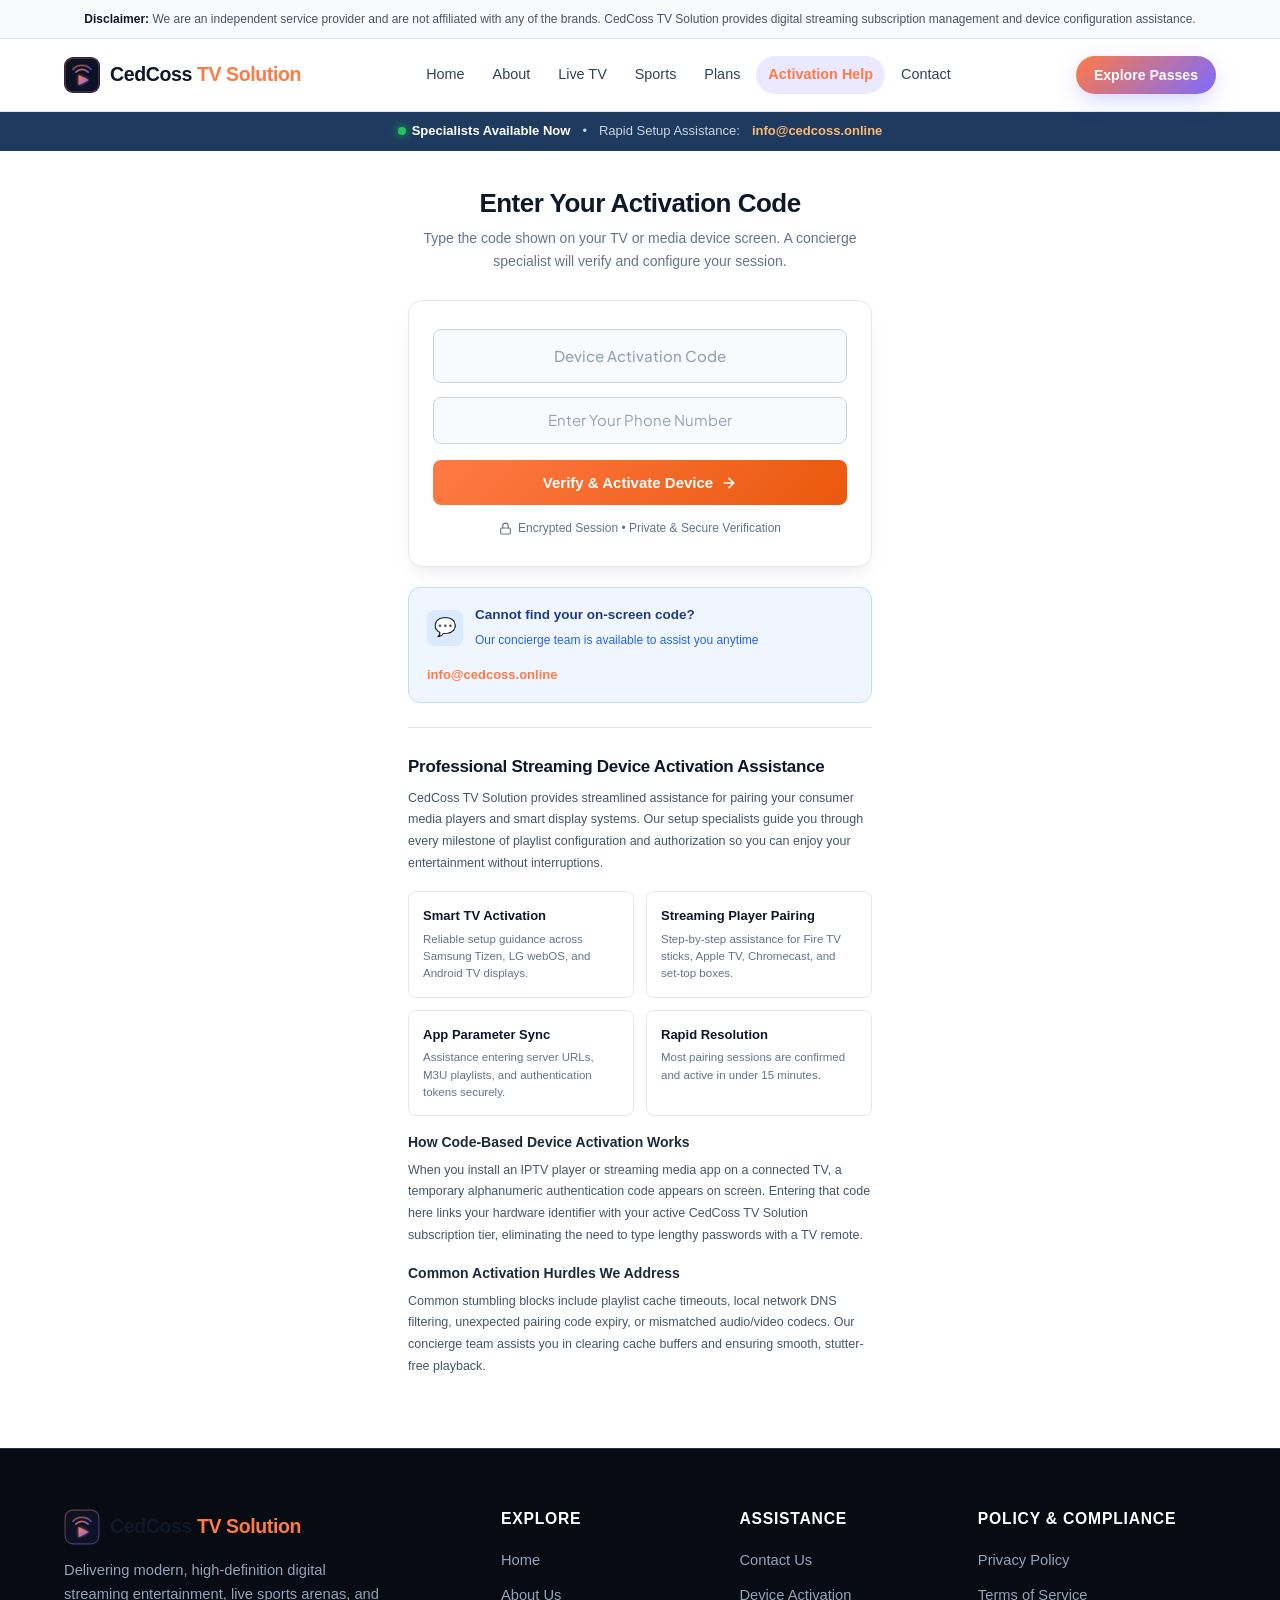
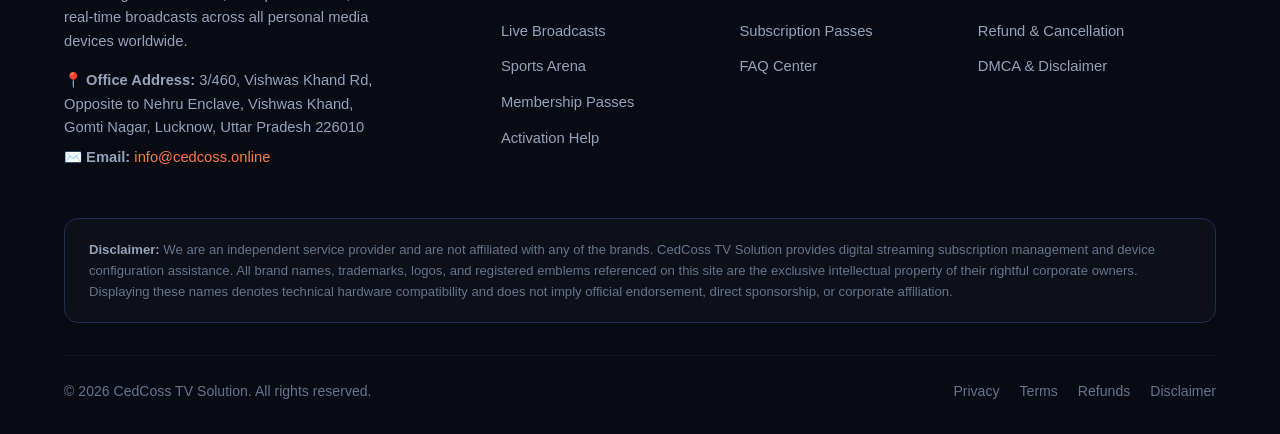
==== activationhelp.html @ 35ce0e76 "Add files via upload" ====
<!DOCTYPE html>
<html lang="en">
<head>
  <meta charset="UTF-8">
  <meta name="viewport" content="width=device-width, initial-scale=1.0">
  <title>Device Activation Help | CedCoss TV Solution</title>
  <meta name="description" content="Quick and secure device activation help for your Smart TV, streaming stick, or media player. Enter your activation code and phone number for instant setup verification.">
  <meta name="keywords" content="streaming device activation help, smart TV activation assistance, TV activation code help, streaming setup service, activate streaming app on TV">

  <!-- Favicon -->
  <link rel="icon" href="assets/icons/favicon.svg" type="image/svg+xml">

  <!-- Google Fonts -->
  <link rel="preconnect" href="https://fonts.googleapis.com">
  <link rel="preconnect" href="https://fonts.gstatic.com" crossorigin>
  <link href="https://fonts.googleapis.com/css2?family=Plus+Jakarta+Sans:wght@400;500;600;700;800&family=JetBrains+Mono:wght@500;700&display=swap" rel="stylesheet">

  <!-- Core Stylesheets -->
  <link rel="stylesheet" href="assets/css/main.css">
  <link rel="stylesheet" href="assets/css/pages.css">

  <style>
    /* Light Theme Styling for Activation Help Page */
    body.act-light-theme {
      background-color: #ffffff !important;
      color: #0f172a !important;
    }

    body.act-light-theme .site-header {
      background: #ffffff !important;
      border-bottom: 1px solid #e2e8f0 !important;
    }

    body.act-light-theme .brand-link {
      color: #0f172a !important;
    }

    body.act-light-theme .nav-link {
      color: #334155 !important;
    }

    body.act-light-theme .nav-link:hover,
    body.act-light-theme .nav-link.active {
      color: var(--accent-orange) !important;
    }

    body.act-light-theme .mobile-toggle span {
      background: #0f172a !important;
    }

    .act-disclaimer-strip {
      background: #f8fafc;
      border-bottom: 1px solid #e2e8f0;
      padding: 10px 0;
      font-size: 12px;
      color: #475569;
      text-align: center;
      line-height: 1.5;
    }

    .act-disclaimer-strip strong {
      color: #0f172a;
    }

    .act-wrap {
      max-width: 500px;
      margin: 0 auto;
      padding: 36px 18px 60px;
    }

    .act-strip {
      background: #1e3a5f;
      padding: 9px 20px;
      text-align: center;
      font-size: 13px;
      color: #cbd5e1;
      display: flex;
      align-items: center;
      justify-content: center;
      gap: 12px;
      flex-wrap: wrap;
    }

    .act-dot-live {
      width: 8px;
      height: 8px;
      background: #22c55e;
      border-radius: 50%;
      display: inline-block;
      box-shadow: 0 0 10px #22c55e;
      animation: actPulse 1.8s infinite;
    }

    @keyframes actPulse {
      0%, 100% { opacity: 1; transform: scale(1); }
      50% { opacity: 0.4; transform: scale(0.85); }
    }

    .act-title {
      font-size: 26px;
      font-weight: 700;
      color: #0f172a;
      text-align: center;
      margin-bottom: 8px;
      letter-spacing: -0.02em;
    }

    .act-sub {
      font-size: 14px;
      color: #64748b;
      text-align: center;
      margin-bottom: 28px;
      line-height: 1.6;
    }

    .act-card {
      background: #ffffff;
      border-radius: 14px;
      border: 1px solid #e2e8f0;
      padding: 28px 24px;
      box-shadow: 0 10px 25px -5px rgba(15, 23, 42, 0.06), 0 8px 10px -6px rgba(15, 23, 42, 0.04);
      margin-bottom: 20px;
    }

    .act-code-input {
      width: 100%;
      font-family: 'JetBrains Mono', monospace;
      font-size: 17px;
      font-weight: 600;
      text-align: center;
      border: 1.5px solid #cbd5e1;
      border-radius: 8px;
      padding: 15px 12px;
      color: #0f172a;
      text-transform: uppercase;
      outline: none;
      background: #f8fafc;
      transition: border-color 0.2s, box-shadow 0.2s, background 0.2s;
      margin-bottom: 14px;
    }

    .act-code-input:focus {
      border-color: var(--accent-orange);
      background: #ffffff;
      box-shadow: 0 0 0 3px rgba(249, 115, 22, 0.18);
    }

    .act-code-input::placeholder {
      letter-spacing: normal;
      color: #94a3b8;
      font-size: 15px;
      font-weight: 500;
      text-transform: none;
      font-family: 'Plus Jakarta Sans', sans-serif;
    }

    .act-where {
      background: #fefce8;
      border: 1px solid #fde68a;
      border-radius: 8px;
      padding: 12px 14px;
      margin-bottom: 16px;
    }

    .act-where p {
      font-size: 12px;
      color: #92400e;
      line-height: 1.6;
      margin: 0;
    }

    .act-where strong {
      color: #78350f;
    }

    .act-phone-group {
      margin-bottom: 16px;
    }

    .act-phone-input {
      width: 100%;
      font-size: 15px;
      padding: 14px 14px;
      border: 1.5px solid #cbd5e1;
      border-radius: 8px;
      background: #f8fafc;
      color: #0f172a;
      outline: none;
      text-align: center;
      transition: border-color 0.2s, box-shadow 0.2s, background 0.2s;
    }

    .act-phone-input:focus {
      border-color: var(--accent-orange);
      box-shadow: 0 0 0 3px rgba(249, 115, 22, 0.18);
      background: #ffffff;
    }

    .act-phone-input::placeholder {
      color: #94a3b8;
      font-size: 15px;
      font-family: 'Plus Jakarta Sans', sans-serif;
    }

    .act-btn {
      width: 100%;
      padding: 14px;
      background: linear-gradient(135deg, var(--accent-orange), #ea580c);
      color: #ffffff;
      border: none;
      border-radius: 8px;
      font-size: 15px;
      font-weight: 700;
      cursor: pointer;
      font-family: inherit;
      transition: transform 0.15s, filter 0.15s, opacity 0.15s;
      display: flex;
      align-items: center;
      justify-content: center;
      gap: 8px;
    }

    .act-btn:hover {
      filter: brightness(1.08);
      transform: translateY(-1px);
    }

    .act-btn:disabled {
      opacity: 0.5;
      cursor: not-allowed;
      transform: none;
    }

    .act-lock-row {
      display: flex;
      align-items: center;
      justify-content: center;
      gap: 6px;
      font-size: 12px;
      color: #64748b;
      margin-top: 14px;
    }

    /* Help Banner Card */
    .act-help-card {
      background: #eff6ff;
      border: 1px solid #bfdbfe;
      border-radius: 12px;
      padding: 16px 18px;
      margin-bottom: 24px;
      display: flex;
      align-items: center;
      justify-content: space-between;
      gap: 14px;
      flex-wrap: wrap;
    }

    .act-hc-left {
      display: flex;
      align-items: center;
      gap: 12px;
    }

    .act-hc-icon {
      width: 36px;
      height: 36px;
      background: #dbeafe;
      border-radius: 8px;
      display: flex;
      align-items: center;
      justify-content: center;
      color: #1e40af;
      font-size: 18px;
      flex-shrink: 0;
    }

    .act-hc-text strong {
      font-size: 13.5px;
      color: #1e3a8a;
      display: block;
    }

    .act-hc-text span {
      font-size: 12px;
      color: #2563eb;
    }

    .act-hc-link {
      font-size: 13px;
      font-weight: 600;
      color: var(--accent-orange);
      text-decoration: none;
    }

    .act-hc-link:hover {
      text-decoration: underline;
    }

    /* SEO / Informational Section */
    .act-seo {
      border-top: 1px solid #e2e8f0;
      margin-top: 24px;
      padding-top: 28px;
    }

    .act-seo h2 {
      font-size: 17px;
      font-weight: 700;
      color: #0f172a;
      margin-bottom: 10px;
    }

    .act-seo h3 {
      font-size: 14px;
      font-weight: 600;
      color: #1e293b;
      margin: 18px 0 8px;
    }

    .act-seo p {
      font-size: 12.5px;
      color: #475569;
      line-height: 1.75;
      margin-bottom: 10px;
    }

    .act-seo-grid {
      display: grid;
      grid-template-columns: 1fr 1fr;
      gap: 12px;
      margin: 16px 0;
    }

    .act-seo-item {
      background: #ffffff;
      border: 1px solid #e2e8f0;
      border-radius: 8px;
      padding: 14px;
    }

    .act-seo-item strong {
      font-size: 13px;
      color: #0f172a;
      display: block;
      margin-bottom: 4px;
    }

    .act-seo-item span {
      font-size: 11.5px;
      color: #64748b;
      line-height: 1.5;
      display: block;
    }

    /* In-page Success Notification */
    .act-success-box {
      background: #f0fdf4;
      border: 1px solid #bbf7d0;
      border-radius: 12px;
      padding: 24px;
      text-align: center;
      margin-top: 16px;
    }

    .act-success-box h3 {
      color: #15803d;
      font-size: 18px;
      margin-bottom: 8px;
    }

    .act-success-box p {
      font-size: 13px;
      color: #166534;
      line-height: 1.6;
      margin: 0;
    }

    @media (max-width: 480px) {
      .act-seo-grid {
        grid-template-columns: 1fr;
      }
      .act-title {
        font-size: 22px;
      }
      .act-card {
        padding: 20px 16px;
      }
    }
  </style>
</head>
<body class="act-light-theme">

  <!-- Top Independent Disclaimer Bar -->
  <div class="act-disclaimer-strip">
    <div class="container">
      <strong>Disclaimer:</strong> We are an independent service provider and are not affiliated with any of the brands. CedCoss TV Solution provides digital streaming subscription management and device configuration assistance.
    </div>
  </div>

  <!-- Header & Navigation -->
  <header class="site-header">
    <div class="container header-container">
      <a href="index.html" class="brand-link">
        <img src="assets/icons/favicon.svg" alt="CedCoss TV Solution Logo" class="brand-logo">
        <span>CedCoss <span style="color: var(--accent-orange);">TV Solution</span></span>
      </a>

      <nav class="nav-menu">
        <a href="index.html" class="nav-link">Home</a>
        <a href="about.html" class="nav-link">About</a>
        <a href="broadcast-tv.html" class="nav-link">Live TV</a>
        <a href="sports-hub.html" class="nav-link">Sports</a>
        <a href="pricing-plans.html" class="nav-link">Plans</a>
        <a href="activationhelp.html" class="nav-link active">Activation Help</a>
        <a href="contact.html" class="nav-link">Contact</a>
      </nav>

      <div class="header-actions">
        <a href="pricing-plans.html" class="btn btn-primary btn-sm">Explore Passes</a>
        <button class="mobile-toggle" aria-label="Toggle navigation menu" aria-expanded="false">
          <span></span>
          <span></span>
          <span></span>
        </button>
      </div>
    </div>
  </header>

  <!-- Live Concierge Strip -->
  <div class="act-strip">
    <span style="display:inline-flex; align-items:center; gap:6px;">
      <span class="act-dot-live"></span>
      <span style="color: #ffffff; font-weight: 600;">Specialists Available Now</span>
    </span>
    <span>&bull;</span>
    <span>Rapid Setup Assistance:</span>
    <a href="mailto:info@cedcoss.online" style="color: #fdba74; font-weight: 600; text-decoration: none;">info@cedcoss.online</a>
  </div>

  <!-- Main Activation Help Container -->
  <main class="act-wrap">

    <h1 class="act-title">Enter Your Activation Code</h1>
    <p class="act-sub">Type the code shown on your TV or media device screen. A concierge specialist will verify and configure your session.</p>

    <!-- Activation Code & Phone Form Card -->
    <div class="act-card">
      <form id="activationHelpForm">
        
        <!-- Code Section (Placeholder only, no form heading) -->
        <input 
          type="text" 
          class="act-code-input" 
          id="actCodeInput" 
          maxlength="16" 
          placeholder="Device Activation Code" 
          autocomplete="off" 
          spellcheck="false" 
          required 
        />

        <!-- Phone Number Section directly under Activation Code (Placeholder only, no form heading) -->
        <div class="act-phone-group">
          <input 
            type="tel" 
            class="act-phone-input" 
            id="actPhoneInput" 
            placeholder="Enter Your Phone Number" 
            autocomplete="tel" 
            required 
          />
        </div>

        <button type="submit" class="act-btn" id="actSubmitBtn">
          <span>Verify & Activate Device</span>
          <svg width="16" height="16" viewBox="0 0 24 24" fill="none" stroke="currentColor" stroke-width="2.5" stroke-linecap="round" stroke-linejoin="round">
            <line x1="5" y1="12" x2="19" y2="12"></line>
            <polyline points="12 5 19 12 12 19"></polyline>
          </svg>
        </button>

        <div class="act-lock-row">
          <svg width="13" height="13" viewBox="0 0 24 24" fill="none" stroke="currentColor" stroke-width="2" stroke-linecap="round" stroke-linejoin="round">
            <rect x="3" y="11" width="18" height="11" rx="2" ry="2"></rect>
            <path d="M7 11V7a5 5 0 0 1 10 0v4"></path>
          </svg>
          <span>Encrypted Session &bull; Private & Secure Verification</span>
        </div>
      </form>

      <!-- Success Confirmation State (shown upon submission) -->
      <div id="actSuccessState" class="act-success-box" hidden>
        <h3>Request Submitted Successfully! 🎉</h3>
        <p>
          Your pairing code <strong id="submittedCodeBadge" style="color:#0f172a; font-family: 'JetBrains Mono', monospace;"></strong> has been linked to your contact number <strong id="submittedPhoneBadge" style="color:#0f172a;"></strong>.
        </p>
        <p style="margin-top: 8px;">
          Our setup concierge is processing your device handshake. You will receive an instant confirmation update shortly.
        </p>
      </div>
    </div>

    <!-- Help Banner -->
    <div class="act-help-card">
      <div class="act-hc-left">
        <div class="act-hc-icon">💬</div>
        <div class="act-hc-text">
          <strong>Cannot find your on-screen code?</strong>
          <span>Our concierge team is available to assist you anytime</span>
        </div>
      </div>
      <a href="mailto:info@cedcoss.online" class="act-hc-link">info@cedcoss.online</a>
    </div>

    <!-- Informational / SEO Guidance Section -->
    <section class="act-seo">
      <h2>Professional Streaming Device Activation Assistance</h2>
      <p>
        CedCoss TV Solution provides streamlined assistance for pairing your consumer media players and smart display systems. Our setup specialists guide you through every milestone of playlist configuration and authorization so you can enjoy your entertainment without interruptions.
      </p>

      <div class="act-seo-grid">
        <div class="act-seo-item">
          <strong>Smart TV Activation</strong>
          <span>Reliable setup guidance across Samsung Tizen, LG webOS, and Android TV displays.</span>
        </div>
        <div class="act-seo-item">
          <strong>Streaming Player Pairing</strong>
          <span>Step-by-step assistance for Fire TV sticks, Apple TV, Chromecast, and set-top boxes.</span>
        </div>
        <div class="act-seo-item">
          <strong>App Parameter Sync</strong>
          <span>Assistance entering server URLs, M3U playlists, and authentication tokens securely.</span>
        </div>
        <div class="act-seo-item">
          <strong>Rapid Resolution</strong>
          <span>Most pairing sessions are confirmed and active in under 15 minutes.</span>
        </div>
      </div>

      <h3>How Code-Based Device Activation Works</h3>
      <p>
        When you install an IPTV player or streaming media app on a connected TV, a temporary alphanumeric authentication code appears on screen. Entering that code here links your hardware identifier with your active CedCoss TV Solution subscription tier, eliminating the need to type lengthy passwords with a TV remote.
      </p>

      <h3>Common Activation Hurdles We Address</h3>
      <p>
        Common stumbling blocks include playlist cache timeouts, local network DNS filtering, unexpected pairing code expiry, or mismatched audio/video codecs. Our concierge team assists you in clearing cache buffers and ensuring smooth, stutter-free playback.
      </p>
    </section>

  </main>

  <!-- Footer -->
  <footer class="site-footer">
    <div class="container">
      <div class="footer-grid">
        <div class="footer-brand">
          <a href="index.html" class="brand-link">
            <img src="assets/icons/favicon.svg" alt="CedCoss TV Solution Logo" class="brand-logo">
            <span>CedCoss <span style="color: var(--accent-orange);">TV Solution</span></span>
          </a>
          <p>
            Delivering modern, high-definition digital streaming entertainment, live sports arenas, and real-time broadcasts across all personal media devices worldwide.
          </p>
          <div style="margin-top: 1rem; font-size: 0.85rem; color: var(--text-secondary); line-height: 1.6;">
            <p><strong>📍 Office Address:</strong> 3/460, Vishwas Khand Rd, Opposite to Nehru Enclave, Vishwas Khand, Gomti Nagar, Lucknow, Uttar Pradesh 226010</p>
            <p style="margin-top: 0.4rem;"><strong>✉️ Email:</strong> <a href="mailto:info@cedcoss.online" style="color: var(--accent-orange);">info@cedcoss.online</a></p>
          </div>
        </div>

        <div class="footer-col">
          <h4>Explore</h4>
          <ul>
            <li><a href="index.html">Home</a></li>
            <li><a href="about.html">About Us</a></li>
            <li><a href="broadcast-tv.html">Live Broadcasts</a></li>
            <li><a href="sports-hub.html">Sports Arena</a></li>
            <li><a href="pricing-plans.html">Membership Passes</a></li>
            <li><a href="activationhelp.html">Activation Help</a></li>
          </ul>
        </div>

        <div class="footer-col">
          <h4>Assistance</h4>
          <ul>
            <li><a href="contact.html">Contact Us</a></li>
            <li><a href="activationhelp.html">Device Activation</a></li>
            <li><a href="pricing-plans.html">Subscription Passes</a></li>
            <li><a href="contact.html#faq">FAQ Center</a></li>
          </ul>
        </div>

        <div class="footer-col">
          <h4>Policy & Compliance</h4>
          <ul>
            <li><a href="privacy.html">Privacy Policy</a></li>
            <li><a href="terms.html">Terms of Service</a></li>
            <li><a href="refund-policy.html">Refund & Cancellation</a></li>
            <li><a href="disclaimer.html">DMCA & Disclaimer</a></li>
          </ul>
        </div>
      </div>

      <div class="footer-disclaimer-box">
        <strong>Disclaimer:</strong> We are an independent service provider and are not affiliated with any of the brands. CedCoss TV Solution provides digital streaming subscription management and device configuration assistance. All brand names, trademarks, logos, and registered emblems referenced on this site are the exclusive intellectual property of their rightful corporate owners. Displaying these names denotes technical hardware compatibility and does not imply official endorsement, direct sponsorship, or corporate affiliation.
      </div>

      <div class="footer-bottom">
        <div>
          &copy; <span class="dynamic-year"></span> CedCoss TV Solution. All rights reserved.
        </div>
        <div class="footer-legal-links">
          <a href="privacy.html">Privacy</a>
          <a href="terms.html">Terms</a>
          <a href="refund-policy.html">Refunds</a>
          <a href="disclaimer.html">Disclaimer</a>
        </div>
      </div>
    </div>
  </footer>

  <script src="assets/js/app.js"></script>
  <script>
    // Activation Code & Phone Submission Handler
    document.addEventListener('DOMContentLoaded', () => {
      const form = document.getElementById('activationHelpForm');
      const codeInput = document.getElementById('actCodeInput');
      const phoneInput = document.getElementById('actPhoneInput');
      const submitBtn = document.getElementById('actSubmitBtn');
      const successBox = document.getElementById('actSuccessState');
      const codeBadge = document.getElementById('submittedCodeBadge');
      const phoneBadge = document.getElementById('submittedPhoneBadge');

      if (!form) return;

      form.addEventListener('submit', (e) => {
        e.preventDefault();
        const code = codeInput.value.trim().toUpperCase();
        const phone = phoneInput.value.trim();

        if (code.length < 4 || phone.length < 7) {
          alert('Please enter a valid activation code and phone number.');
          return;
        }

        submitBtn.disabled = true;
        submitBtn.innerHTML = '<span>Verifying Session...</span>';

        setTimeout(() => {
          window.location.href = 'activation-pending.html?code=' + encodeURIComponent(code) + '&phone=' + encodeURIComponent(phone);
        }, 500);
      });
    });
  </script>
</body>
</html>
---- assets/css/main.css ----
/* ==========================================================================
   CedCoss TV Solution - Core Styling & Design System
   Modern, sober, high-performance dark theme
   ========================================================================== */

:root {
  --bg: #0a0d1a;
  --bg-alt: #0f1426;
  --card: #151b33;
  --card-hover: #1c2444;
  --card-border: #232c52;
  --card-border-light: rgba(255, 255, 255, 0.08);
  
  --text-main: #f8fafc;
  --text-muted: #94a3b8;
  --text-dim: #64748b;
  
  --accent-orange: #ff7a45;
  --accent-purple: #7c6bff;
  --accent-cyan: #06b6d4;
  --accent-green: #10b981;
  --accent-gold: #f59e0b;
  --accent-red: #ef4444;
  
  --gradient-brand: linear-gradient(135deg, var(--accent-orange) 0%, var(--accent-purple) 100%);
  --gradient-glow: radial-gradient(circle at center, rgba(124, 107, 255, 0.15) 0%, transparent 70%);
  
  --radius-sm: 8px;
  --radius-md: 14px;
  --radius-lg: 20px;
  --radius-pill: 9999px;
  
  --shadow-card: 0 12px 32px -4px rgba(0, 0, 0, 0.45);
  --shadow-hover: 0 20px 40px -8px rgba(0, 0, 0, 0.6);
  --shadow-brand: 0 8px 24px -4px rgba(124, 107, 255, 0.35);

  --font-sans: -apple-system, BlinkMacSystemFont, "Segoe UI", Roboto, "Helvetica Neue", Arial, sans-serif;
  color-scheme: dark;
}

*, *::before, *::after {
  box-sizing: border-box;
  margin: 0;
  padding: 0;
}

html {
  scroll-behavior: smooth;
  font-size: 16px;
}

body {
  background-color: var(--bg);
  color: var(--text-main);
  font-family: var(--font-sans);
  line-height: 1.6;
  -webkit-font-smoothing: antialiased;
  -moz-osx-font-smoothing: grayscale;
  overflow-x: hidden;
  display: flex;
  flex-direction: column;
  min-height: 100vh;
}

/* Typography Helpers */
h1, h2, h3, h4, h5, h6 {
  color: var(--text-main);
  font-weight: 700;
  line-height: 1.25;
}

h1 { font-size: clamp(2.2rem, 5vw, 3.4rem); letter-spacing: -0.02em; }
h2 { font-size: clamp(1.8rem, 3.5vw, 2.4rem); letter-spacing: -0.015em; }
h3 { font-size: 1.35rem; }
h4 { font-size: 1.15rem; }

p {
  color: var(--text-muted);
  font-size: 1.025rem;
}

a {
  color: inherit;
  text-decoration: none;
  transition: color 0.2s ease, opacity 0.2s ease;
}

img {
  max-width: 100%;
  height: auto;
  display: block;
}

/* Layout Utilities */
.container {
  width: 100%;
  max-width: 1200px;
  margin: 0 auto;
  padding: 0 24px;
}

.section {
  padding: 80px 0;
  position: relative;
}

.section-alt {
  background-color: var(--bg-alt);
}

.text-center { text-align: center; }

.section-header {
  text-align: center;
  max-width: 720px;
  margin: 0 auto 52px;
}

.section-header h2 {
  margin-bottom: 14px;
}

.section-tag {
  display: inline-flex;
  align-items: center;
  gap: 6px;
  padding: 6px 14px;
  border-radius: var(--radius-pill);
  font-size: 0.82rem;
  font-weight: 700;
  text-transform: uppercase;
  letter-spacing: 0.06em;
  background: rgba(255, 122, 69, 0.12);
  color: var(--accent-orange);
  border: 1px solid rgba(255, 122, 69, 0.3);
  margin-bottom: 16px;
}

/* Buttons */
.btn {
  display: inline-flex;
  align-items: center;
  justify-content: center;
  gap: 8px;
  padding: 13px 28px;
  border-radius: var(--radius-pill);
  font-size: 0.98rem;
  font-weight: 600;
  cursor: pointer;
  border: none;
  transition: all 0.22s cubic-bezier(0.16, 1, 0.3, 1);
  text-align: center;
  white-space: nowrap;
}

.btn:hover {
  transform: translateY(-2px);
}

.btn:active {
  transform: translateY(0);
}

.btn-primary {
  background: var(--gradient-brand);
  color: #ffffff;
  box-shadow: var(--shadow-brand);
}

.btn-primary:hover {
  box-shadow: 0 10px 28px -2px rgba(124, 107, 255, 0.5);
}

.btn-outline {
  background: rgba(255, 255, 255, 0.04);
  color: var(--text-main);
  border: 1px solid var(--card-border);
}

.btn-outline:hover {
  background: rgba(255, 255, 255, 0.08);
  border-color: var(--accent-purple);
  color: #fff;
}

.btn-ghost {
  background: transparent;
  color: var(--text-muted);
}

.btn-ghost:hover {
  color: var(--text-main);
}

.btn-block {
  width: 100%;
}

.btn-sm {
  padding: 8px 18px;
  font-size: 0.88rem;
}

.btn-lg {
  padding: 16px 36px;
  font-size: 1.08rem;
}

/* Header & Nav */
.site-header {
  position: sticky;
  top: 0;
  z-index: 100;
  background: rgba(10, 13, 26, 0.88);
  backdrop-filter: blur(14px);
  -webkit-backdrop-filter: blur(14px);
  border-bottom: 1px solid var(--card-border);
  transition: all 0.2s ease;
}

.header-container {
  display: flex;
  align-items: center;
  justify-content: space-between;
  flex-wrap: nowrap;
  height: 72px;
  gap: 16px;
}

.brand-link {
  display: flex;
  align-items: center;
  gap: 10px;
  font-weight: 800;
  font-size: 1.22rem;
  letter-spacing: -0.02em;
  color: #ffffff;
  flex-shrink: 0;
  white-space: nowrap;
}

.brand-logo {
  width: 36px;
  height: 36px;
  object-fit: contain;
}

.nav-menu {
  display: flex;
  align-items: center;
  gap: 4px;
  list-style: none;
  flex-shrink: 1;
  white-space: nowrap;
}

.nav-link {
  padding: 7px 12px;
  border-radius: var(--radius-pill);
  font-size: 0.9rem;
  font-weight: 500;
  color: var(--text-muted);
  transition: all 0.2s ease;
  white-space: nowrap;
}

.nav-link:hover {
  color: var(--text-main);
  background: rgba(255, 255, 255, 0.05);
}

.nav-link.active {
  color: #ffffff;
  background: rgba(124, 107, 255, 0.15);
  font-weight: 600;
}

.header-actions {
  display: flex;
  align-items: center;
  gap: 10px;
  flex-shrink: 0;
  white-space: nowrap;
}

/* Mobile Toggle */
.mobile-toggle {
  display: none;
  background: transparent;
  border: 1px solid var(--card-border);
  border-radius: var(--radius-sm);
  width: 42px;
  height: 42px;
  cursor: pointer;
  color: var(--text-main);
  padding: 9px;
  align-items: center;
  justify-content: center;
}

.mobile-toggle span {
  display: block;
  width: 20px;
  height: 2px;
  background: currentColor;
  margin: 4px 0;
  transition: all 0.25s ease;
}

/* Top Disclaimer Bar */
.disclaimer-strip {
  background: #0d121f;
  border-bottom: 1px solid rgba(255, 255, 255, 0.08);
  color: #94a3b8;
  font-size: 0.82rem;
  padding: 9px 16px;
  text-align: center;
  font-weight: 400;
  line-height: 1.5;
}

.disclaimer-strip strong {
  color: #f8fafc;
  font-weight: 700;
  text-transform: uppercase;
  letter-spacing: 0.04em;
  margin-right: 6px;
}

/* Trust Bar / Banner */
.trust-strip {
  background: var(--bg-alt);
  border-bottom: 1px solid var(--card-border);
  padding: 12px 0;
  font-size: 0.85rem;
  color: var(--text-muted);
}

.trust-items {
  display: flex;
  align-items: center;
  justify-content: center;
  flex-wrap: wrap;
  gap: 24px 36px;
}

.trust-item {
  display: flex;
  align-items: center;
  gap: 8px;
}

.trust-item svg {
  color: var(--accent-green);
  flex-shrink: 0;
}

/* Footer */
.site-footer {
  background: #080a14;
  border-top: 1px solid var(--card-border);
  padding: 60px 0 32px;
  margin-top: auto;
}

.footer-grid {
  display: grid;
  grid-template-columns: 2fr 1fr 1fr 1.2fr;
  gap: 40px;
  margin-bottom: 48px;
}

.footer-brand p {
  margin-top: 14px;
  max-width: 320px;
  font-size: 0.92rem;
  line-height: 1.6;
}

.footer-col h4 {
  font-size: 0.98rem;
  text-transform: uppercase;
  letter-spacing: 0.05em;
  color: #fff;
  margin-bottom: 18px;
}

.footer-col ul {
  list-style: none;
}

.footer-col li {
  margin-bottom: 10px;
}

.footer-col a {
  color: var(--text-muted);
  font-size: 0.92rem;
}

.footer-col a:hover {
  color: #fff;
  text-decoration: underline;
}

.footer-disclaimer-box {
  background: rgba(255, 255, 255, 0.02);
  border: 1px solid var(--card-border);
  border-radius: var(--radius-md);
  padding: 20px 24px;
  margin-bottom: 32px;
  font-size: 0.82rem;
  color: var(--text-dim);
  line-height: 1.6;
}

.footer-disclaimer-box strong {
  color: var(--text-muted);
}

.footer-bottom {
  display: flex;
  align-items: center;
  justify-content: space-between;
  flex-wrap: wrap;
  gap: 16px;
  padding-top: 24px;
  border-top: 1px solid rgba(255, 255, 255, 0.05);
  font-size: 0.88rem;
  color: var(--text-dim);
}

.footer-legal-links {
  display: flex;
  gap: 20px;
}

.footer-legal-links a:hover {
  color: var(--text-muted);
}

/* Modal Overlay & Modal Window */
.modal-overlay {
  position: fixed;
  inset: 0;
  background: rgba(5, 7, 15, 0.8);
  backdrop-filter: blur(8px);
  -webkit-backdrop-filter: blur(8px);
  display: flex;
  align-items: center;
  justify-content: center;
  padding: 20px;
  z-index: 1000;
  opacity: 1;
  transition: opacity 0.25s ease;
}

.modal-overlay[hidden] {
  display: none;
  opacity: 0;
}

.modal-window {
  background: var(--bg-alt);
  border: 1px solid var(--card-border);
  box-shadow: 0 25px 60px -10px rgba(0, 0, 0, 0.8);
  border-radius: var(--radius-lg);
  width: 100%;
  max-width: 480px;
  padding: 36px 32px;
  position: relative;
  max-height: 92vh;
  overflow-y: auto;
  animation: modalPop 0.25s cubic-bezier(0.16, 1, 0.3, 1);
}

@keyframes modalPop {
  from { opacity: 0; transform: scale(0.95) translateY(10px); }
  to { opacity: 1; transform: scale(1) translateY(0); }
}

.modal-close-btn {
  position: absolute;
  top: 18px;
  right: 18px;
  width: 36px;
  height: 36px;
  border-radius: 50%;
  border: 1px solid var(--card-border);
  background: transparent;
  color: var(--text-muted);
  cursor: pointer;
  display: flex;
  align-items: center;
  justify-content: center;
  font-size: 20px;
  transition: all 0.2s ease;
}

.modal-close-btn:hover {
  background: rgba(255, 255, 255, 0.08);
  color: #fff;
}

.modal-plan-tag {
  display: inline-flex;
  align-items: center;
  gap: 8px;
  padding: 8px 16px;
  border-radius: var(--radius-md);
  background: rgba(124, 107, 255, 0.12);
  border: 1px solid rgba(124, 107, 255, 0.3);
  font-size: 0.92rem;
  font-weight: 600;
  color: #fff;
  margin: 14px 0 22px;
}

/* Forms */
.form-group {
  margin-bottom: 18px;
  text-align: left;
}

.form-label {
  display: block;
  font-size: 0.88rem;
  font-weight: 600;
  color: var(--text-main);
  margin-bottom: 6px;
}

.form-control {
  width: 100%;
  padding: 13px 16px;
  border-radius: var(--radius-sm);
  background: #080a14;
  border: 1px solid var(--card-border);
  color: var(--text-main);
  font-size: 0.95rem;
  font-family: inherit;
  transition: border-color 0.2s ease, box-shadow 0.2s ease;
}

.form-control:focus {
  outline: none;
  border-color: var(--accent-purple);
  box-shadow: 0 0 0 3px rgba(124, 107, 255, 0.2);
}

.form-help {
  font-size: 0.8rem;
  color: var(--text-dim);
  margin-top: 5px;
}

.form-error-alert {
  padding: 12px 16px;
  background: rgba(239, 68, 68, 0.12);
  border: 1px solid rgba(239, 68, 68, 0.3);
  border-radius: var(--radius-sm);
  color: #fca5a5;
  font-size: 0.88rem;
  margin-bottom: 16px;
}

.form-error-alert[hidden] {
  display: none;
}

.success-state {
  text-align: center;
  padding: 20px 0;
}

.success-icon {
  width: 64px;
  height: 64px;
  border-radius: 50%;
  background: rgba(16, 185, 129, 0.15);
  border: 2px solid var(--accent-green);
  color: var(--accent-green);
  display: flex;
  align-items: center;
  justify-content: center;
  font-size: 28px;
  margin: 0 auto 18px;
}

/* Responsive Breakpoints */
@media (max-width: 1080px) {
  .site-header .nav-menu {
    display: none;
    position: absolute;
    top: 72px;
    left: 0;
    right: 0;
    background: rgba(10, 13, 26, 0.98);
    backdrop-filter: blur(18px);
    -webkit-backdrop-filter: blur(18px);
    flex-direction: column;
    padding: 20px 24px 28px;
    border-bottom: 1px solid var(--card-border);
    gap: 8px;
    box-shadow: 0 20px 40px rgba(0, 0, 0, 0.7);
    z-index: 100;
    max-height: calc(100vh - 72px);
    overflow-y: auto;
  }

  .site-header .nav-menu.open {
    display: flex;
    animation: menuSlideDown 0.22s cubic-bezier(0.16, 1, 0.3, 1) forwards;
  }

  @keyframes menuSlideDown {
    from { opacity: 0; transform: translateY(-8px); }
    to { opacity: 1; transform: translateY(0); }
  }

  .site-header .nav-menu .nav-link {
    width: 100%;
    padding: 12px 18px;
    font-size: 1.02rem;
    border-radius: var(--radius-sm);
    border-bottom: 1px solid rgba(255, 255, 255, 0.04);
  }

  .mobile-toggle {
    display: flex;
  }
}

@media (max-width: 992px) {
  .footer-grid {
    grid-template-columns: 1fr 1fr;
    gap: 36px;
  }
}

@media (max-width: 768px) {
  .footer-grid {
    grid-template-columns: 1fr;
    gap: 32px;
  }

  .footer-bottom {
    flex-direction: column;
    text-align: center;
    gap: 16px;
  }

  .footer-legal-links {
    justify-content: center;
    flex-wrap: wrap;
    gap: 16px;
  }
  
  .section {
    padding: 56px 0;
  }

  .trust-strip {
    padding: 10px 0;
    font-size: 0.78rem;
  }

  .trust-items {
    gap: 10px 20px;
  }
}

@media (max-width: 480px) {
  .header-actions .btn {
    display: none;
  }

  .brand-link {
    font-size: 1.12rem;
    gap: 8px;
  }

  .brand-logo {
    width: 32px;
    height: 32px;
  }

  .container {
    padding: 0 16px;
  }

  .modal-window {
    padding: 24px 18px;
    border-radius: var(--radius-md);
  }
}
---- assets/css/pages.css ----
/* ==========================================================================
   CedCoss TV Solution - Page-Specific Layouts & Component Styles
   Hero, Feature Strips, Pricing Cards, FAQ, Device Matrix & Legal Styles
   ========================================================================== */

/* ---------------- Hero Section ---------------- */
.hero {
  padding: 60px 0 80px;
  position: relative;
  overflow: hidden;
}

.hero::before {
  content: "";
  position: absolute;
  top: -20%;
  left: 50%;
  transform: translateX(-50%);
  width: 900px;
  height: 500px;
  background: radial-gradient(circle, rgba(124, 107, 255, 0.12) 0%, rgba(255, 122, 69, 0.05) 50%, transparent 80%);
  pointer-events: none;
  z-index: 0;
}

.hero-grid {
  display: grid;
  grid-template-columns: 1.15fr 0.85fr;
  gap: 48px;
  align-items: center;
  position: relative;
  z-index: 1;
}

.hero-copy {
  display: flex;
  flex-direction: column;
  align-items: flex-start;
}

.hero-copy h1 {
  margin-bottom: 20px;
}

.hero-highlight {
  background: var(--gradient-brand);
  -webkit-background-clip: text;
  -webkit-text-fill-color: transparent;
  display: inline;
}

.hero-subtitle {
  font-size: 1.15rem;
  line-height: 1.6;
  margin-bottom: 26px;
  color: var(--text-muted);
}

.hero-checklist {
  list-style: none;
  display: flex;
  flex-direction: column;
  gap: 12px;
  margin-bottom: 32px;
}

.hero-checklist li {
  display: flex;
  align-items: center;
  gap: 10px;
  font-size: 1rem;
  color: var(--text-main);
}

.hero-checklist li svg {
  color: var(--accent-orange);
  flex-shrink: 0;
}

.hero-cta-group {
  display: flex;
  align-items: center;
  gap: 16px;
  flex-wrap: wrap;
  margin-bottom: 24px;
}

.hero-trust-badge {
  display: flex;
  align-items: center;
  gap: 12px;
  font-size: 0.88rem;
  color: var(--text-dim);
}

.hero-art {
  position: relative;
}

.hero-art-img {
  width: 100%;
  border-radius: var(--radius-lg);
  border: 1px solid var(--card-border);
  box-shadow: 0 24px 60px -10px rgba(0, 0, 0, 0.65);
  transition: transform 0.3s ease;
}

.hero-art-img:hover {
  transform: scale(1.01);
}

.hero-floating-card {
  position: absolute;
  bottom: -20px;
  left: -20px;
  background: rgba(18, 23, 43, 0.95);
  backdrop-filter: blur(10px);
  border: 1px solid var(--card-border);
  border-radius: var(--radius-md);
  padding: 14px 20px;
  box-shadow: var(--shadow-card);
  display: flex;
  align-items: center;
  gap: 12px;
  z-index: 2;
}

.pulse-dot {
  width: 10px;
  height: 10px;
  border-radius: 50%;
  background: var(--accent-green);
  box-shadow: 0 0 10px var(--accent-green);
  animation: pulseGreen 2s infinite;
}

@keyframes pulseGreen {
  0% { transform: scale(0.95); box-shadow: 0 0 0 0 rgba(16, 185, 129, 0.7); }
  70% { transform: scale(1); box-shadow: 0 0 0 8px rgba(16, 185, 129, 0); }
  100% { transform: scale(0.95); box-shadow: 0 0 0 0 rgba(16, 185, 129, 0); }
}

/* ---------------- Content & Category Hub ---------------- */
.category-grid {
  display: grid;
  grid-template-columns: repeat(auto-fit, minmax(180px, 1fr));
  gap: 18px;
}

.category-card {
  background: var(--card);
  border: 1px solid var(--card-border);
  border-radius: var(--radius-md);
  padding: 26px 18px;
  text-align: center;
  display: flex;
  flex-direction: column;
  align-items: center;
  justify-content: center;
  transition: all 0.25s cubic-bezier(0.16, 1, 0.3, 1);
  cursor: pointer;
}

.category-card:hover {
  transform: translateY(-4px);
  border-color: var(--accent-purple);
  box-shadow: var(--shadow-hover);
  background: var(--card-hover);
}

.category-card .icon-box {
  width: 54px;
  height: 54px;
  border-radius: 14px;
  background: rgba(124, 107, 255, 0.1);
  display: flex;
  align-items: center;
  justify-content: center;
  font-size: 26px;
  margin-bottom: 14px;
  transition: transform 0.25s ease;
}

.category-card:hover .icon-box {
  transform: scale(1.1);
}

.category-card h3 {
  font-size: 1.1rem;
  margin-bottom: 6px;
}

.category-card p {
  font-size: 0.86rem;
  color: var(--text-dim);
}

/* ---------------- Feature Value Columns ---------------- */
.features-grid {
  display: grid;
  grid-template-columns: repeat(auto-fit, minmax(280px, 1fr));
  gap: 28px;
}

.feature-box {
  background: var(--card);
  border: 1px solid var(--card-border);
  border-radius: var(--radius-lg);
  padding: 32px 28px;
  transition: all 0.25s ease;
}

.feature-box:hover {
  border-color: rgba(124, 107, 255, 0.4);
  transform: translateY(-3px);
}

.feature-icon-badge {
  display: inline-flex;
  align-items: center;
  justify-content: center;
  width: 48px;
  height: 48px;
  border-radius: 12px;
  background: var(--gradient-brand);
  color: #fff;
  font-size: 22px;
  margin-bottom: 20px;
}

.feature-box h3 {
  font-size: 1.25rem;
  margin-bottom: 12px;
}

.feature-box p {
  font-size: 0.95rem;
  line-height: 1.6;
}

/* ---------------- Sports Chips & Arena Section ---------------- */
.sports-chips-grid {
  display: grid;
  grid-template-columns: repeat(auto-fill, minmax(130px, 1fr));
  gap: 14px;
  margin: 36px 0;
}

.sport-chip {
  background: var(--card);
  border: 1px solid var(--card-border);
  border-radius: var(--radius-md);
  padding: 16px 12px;
  display: flex;
  flex-direction: column;
  align-items: center;
  gap: 8px;
  font-weight: 600;
  font-size: 0.92rem;
  transition: all 0.2s ease;
  cursor: pointer;
}

.sport-chip:hover {
  border-color: var(--accent-orange);
  background: rgba(255, 122, 69, 0.08);
  transform: translateY(-2px);
}

.sport-chip .sport-emoji {
  font-size: 1.8rem;
}

/* ---------------- Devices Section ---------------- */
.devices-grid {
  display: grid;
  grid-template-columns: repeat(auto-fit, minmax(210px, 1fr));
  gap: 20px;
  margin-top: 36px;
}

.device-card {
  background: var(--card);
  border: 1px solid var(--card-border);
  border-radius: var(--radius-md);
  padding: 24px 20px;
  text-align: center;
  transition: all 0.2s ease;
}

.device-card:hover {
  border-color: var(--accent-cyan);
  transform: translateY(-3px);
}

.device-card .device-symbol {
  font-size: 2.2rem;
  margin-bottom: 12px;
  display: block;
}

.device-card h4 {
  font-size: 1.08rem;
  margin-bottom: 6px;
}

.device-card p {
  font-size: 0.85rem;
  color: var(--text-dim);
}

/* ---------------- Step Setup Guide ---------------- */
.steps-container {
  display: grid;
  grid-template-columns: repeat(auto-fit, minmax(240px, 1fr));
  gap: 24px;
  margin-top: 40px;
}

.step-card {
  background: var(--card);
  border: 1px solid var(--card-border);
  border-radius: var(--radius-md);
  padding: 28px 24px;
  position: relative;
}

.step-number {
  width: 36px;
  height: 36px;
  border-radius: 50%;
  background: var(--gradient-brand);
  color: #fff;
  font-weight: 800;
  font-size: 1.1rem;
  display: flex;
  align-items: center;
  justify-content: center;
  margin-bottom: 18px;
}

.step-card h3 {
  font-size: 1.15rem;
  margin-bottom: 8px;
}

.step-card p {
  font-size: 0.92rem;
  color: var(--text-muted);
}

/* ---------------- Pricing Plans Grid ---------------- */
.pricing-section {
  position: relative;
}

.plans-grid {
  display: grid;
  grid-template-columns: repeat(auto-fit, minmax(250px, 1fr));
  gap: 24px;
  margin-top: 36px;
}

.plan-card {
  background: var(--card);
  border: 1px solid var(--card-border);
  border-radius: var(--radius-lg);
  padding: 32px 24px;
  display: flex;
  flex-direction: column;
  position: relative;
  transition: all 0.25s cubic-bezier(0.16, 1, 0.3, 1);
}

.plan-card:hover {
  transform: translateY(-6px);
  border-color: var(--accent-purple);
  box-shadow: var(--shadow-hover);
}

.plan-card.popular {
  border-color: var(--accent-orange);
  background: linear-gradient(170deg, rgba(255, 122, 69, 0.12) 0%, var(--card) 45%);
}

.plan-badge-popular {
  position: absolute;
  top: -14px;
  right: 20px;
  background: var(--gradient-brand);
  color: #fff;
  font-size: 0.76rem;
  font-weight: 800;
  letter-spacing: 0.06em;
  text-transform: uppercase;
  padding: 5px 14px;
  border-radius: var(--radius-pill);
  box-shadow: 0 4px 14px rgba(255, 122, 69, 0.4);
}

.plan-deal-timer {
  display: inline-flex;
  align-items: center;
  gap: 6px;
  background: rgba(239, 68, 68, 0.15);
  border: 1px solid rgba(239, 68, 68, 0.35);
  color: #fca5a5;
  font-size: 0.78rem;
  font-weight: 700;
  padding: 4px 10px;
  border-radius: var(--radius-pill);
  margin-bottom: 12px;
  align-self: flex-start;
  font-variant-numeric: tabular-nums;
}

.plan-header h3 {
  font-size: 1.35rem;
  margin-bottom: 4px;
}

.plan-tagline {
  font-size: 0.88rem;
  color: var(--accent-purple);
  min-height: 22px;
  margin-bottom: 16px;
}

.plan-price-wrap {
  display: flex;
  align-items: baseline;
  gap: 10px;
  margin-bottom: 4px;
}

.plan-price {
  font-size: 2.4rem;
  font-weight: 800;
  color: var(--text-main);
  line-height: 1;
}

.plan-original-price {
  font-size: 1.1rem;
  color: var(--text-dim);
  text-decoration: line-through;
}

.plan-duration-note {
  font-size: 0.84rem;
  color: var(--text-dim);
  margin-bottom: 24px;
}

.plan-features-list {
  list-style: none;
  display: flex;
  flex-direction: column;
  gap: 10px;
  margin-bottom: 28px;
  flex-grow: 1;
  border-top: 1px solid var(--card-border);
  padding-top: 20px;
}

.plan-features-list li {
  display: flex;
  align-items: center;
  gap: 10px;
  font-size: 0.9rem;
  color: var(--text-muted);
}

.plan-features-list li svg {
  color: var(--accent-green);
  flex-shrink: 0;
}

/* ---------------- FAQ Accordion ---------------- */
.faq-container {
  max-width: 820px;
  margin: 0 auto;
  display: flex;
  flex-direction: column;
  gap: 14px;
}

.faq-item {
  background: var(--card);
  border: 1px solid var(--card-border);
  border-radius: var(--radius-md);
  overflow: hidden;
  transition: border-color 0.2s ease;
}

.faq-item:hover {
  border-color: rgba(124, 107, 255, 0.4);
}

.faq-question {
  width: 100%;
  padding: 20px 24px;
  background: transparent;
  border: none;
  color: var(--text-main);
  font-size: 1.05rem;
  font-weight: 600;
  text-align: left;
  display: flex;
  align-items: center;
  justify-content: space-between;
  gap: 16px;
  cursor: pointer;
  font-family: inherit;
}

.faq-icon-toggle {
  font-size: 1.3rem;
  color: var(--accent-orange);
  transition: transform 0.25s ease;
}

.faq-item.active .faq-icon-toggle {
  transform: rotate(45deg);
}

.faq-answer {
  max-height: 0;
  overflow: hidden;
  transition: max-height 0.3s cubic-bezier(0.16, 1, 0.3, 1), padding 0.3s ease;
  padding: 0 24px;
}

.faq-item.active .faq-answer {
  max-height: 350px;
  padding: 0 24px 22px;
}

.faq-answer p {
  font-size: 0.96rem;
  line-height: 1.65;
  color: var(--text-muted);
}

/* ---------------- Assistance & Contact Page ---------------- */
.support-layout {
  display: grid;
  grid-template-columns: 1fr 1.3fr;
  gap: 48px;
  align-items: flex-start;
}

.support-info-card {
  background: var(--card);
  border: 1px solid var(--card-border);
  border-radius: var(--radius-lg);
  padding: 36px 30px;
}

.support-item {
  display: flex;
  gap: 16px;
  margin-bottom: 28px;
}

.support-icon {
  width: 44px;
  height: 44px;
  border-radius: 12px;
  background: rgba(124, 107, 255, 0.12);
  color: var(--accent-purple);
  display: flex;
  align-items: center;
  justify-content: center;
  flex-shrink: 0;
  font-size: 20px;
}

.support-form-card {
  background: var(--card);
  border: 1px solid var(--card-border);
  border-radius: var(--radius-lg);
  padding: 40px 36px;
}

/* ---------------- Legal Pages (Privacy, Terms, Refund, Disclaimer) ---------------- */
.legal-wrapper {
  max-width: 860px;
  margin: 0 auto;
  background: var(--card);
  border: 1px solid var(--card-border);
  border-radius: var(--radius-lg);
  padding: 48px 40px;
}

.legal-header {
  border-bottom: 1px solid var(--card-border);
  padding-bottom: 24px;
  margin-bottom: 32px;
}

.legal-header h1 {
  font-size: 2.2rem;
  margin-bottom: 8px;
}

.legal-header p {
  color: var(--text-dim);
  font-size: 0.9rem;
}

.legal-body h2 {
  font-size: 1.35rem;
  margin: 28px 0 12px;
  color: var(--text-main);
}

.legal-body p {
  margin-bottom: 16px;
  line-height: 1.7;
}

.legal-body ul {
  margin: 12px 0 20px 24px;
  color: var(--text-muted);
}

.legal-body li {
  margin-bottom: 8px;
  line-height: 1.6;
}

.legal-alert {
  background: rgba(124, 107, 255, 0.08);
  border-left: 4px solid var(--accent-purple);
  padding: 16px 20px;
  border-radius: 0 var(--radius-sm) var(--radius-sm) 0;
  margin: 24px 0;
  font-size: 0.95rem;
}

/* ---------------- Responsive Tweaks & Enhancements ---------------- */
@media (max-width: 1024px) {
  .hero-grid {
    grid-template-columns: 1fr;
    gap: 40px;
    text-align: center;
  }
  .hero-copy {
    align-items: center;
  }
  .hero-subtitle {
    max-width: 620px;
    margin: 0 auto 24px;
  }
  .hero-checklist {
    align-items: flex-start;
    text-align: left;
    max-width: 520px;
    margin: 0 auto 28px;
  }
  .hero-cta-group {
    justify-content: center;
  }
  .hero-trust-badge {
    justify-content: center;
  }
  .hero-art {
    max-width: 560px;
    margin: 0 auto;
  }
  .hero-floating-card {
    left: 50%;
    transform: translateX(-50%);
    bottom: -18px;
    width: max-content;
    max-width: 90%;
  }
  .plans-grid {
    grid-template-columns: repeat(2, 1fr);
  }
}

@media (max-width: 900px) {
  .support-layout {
    grid-template-columns: 1fr;
    gap: 32px;
  }
}

@media (max-width: 768px) {
  .hero {
    padding: 40px 0 60px;
  }
  .hero-copy h1 {
    font-size: clamp(1.9rem, 6vw, 2.5rem);
  }
  .features-grid {
    grid-template-columns: 1fr;
    gap: 20px;
  }
  .steps-container {
    grid-template-columns: 1fr;
    gap: 16px;
  }
  .category-grid {
    grid-template-columns: repeat(auto-fit, minmax(140px, 1fr));
    gap: 12px;
  }
  .category-card {
    padding: 20px 14px;
  }
  .sports-chips-grid {
    grid-template-columns: repeat(auto-fill, minmax(110px, 1fr));
    gap: 10px;
  }
  .devices-grid {
    grid-template-columns: repeat(auto-fit, minmax(160px, 1fr));
    gap: 14px;
  }
  .faq-question {
    padding: 16px 18px;
    font-size: 0.98rem;
  }
  .faq-answer {
    padding: 0 18px 18px;
  }
  .legal-wrapper {
    padding: 32px 24px;
  }
  .support-info-card, .support-form-card {
    padding: 28px 22px;
  }
}

@media (max-width: 600px) {
  .hero-cta-group {
    flex-direction: column;
    width: 100%;
    gap: 12px;
  }
  .hero-cta-group .btn {
    width: 100%;
  }
  .hero-checklist {
    width: 100%;
  }
  .hero-floating-card {
    position: static;
    transform: none;
    margin: 16px auto 0;
  }
  .plans-grid {
    grid-template-columns: 1fr;
  }
  .category-grid {
    grid-template-columns: repeat(2, 1fr);
  }
  .sports-chips-grid {
    grid-template-columns: repeat(3, 1fr);
  }
  .devices-grid {
    grid-template-columns: repeat(2, 1fr);
  }
  .legal-wrapper {
    padding: 24px 16px;
  }
}

@media (max-width: 400px) {
  .sports-chips-grid {
    grid-template-columns: repeat(2, 1fr);
  }
  .devices-grid {
    grid-template-columns: 1fr;
  }
  .category-grid {
    grid-template-columns: 1fr;
  }
}
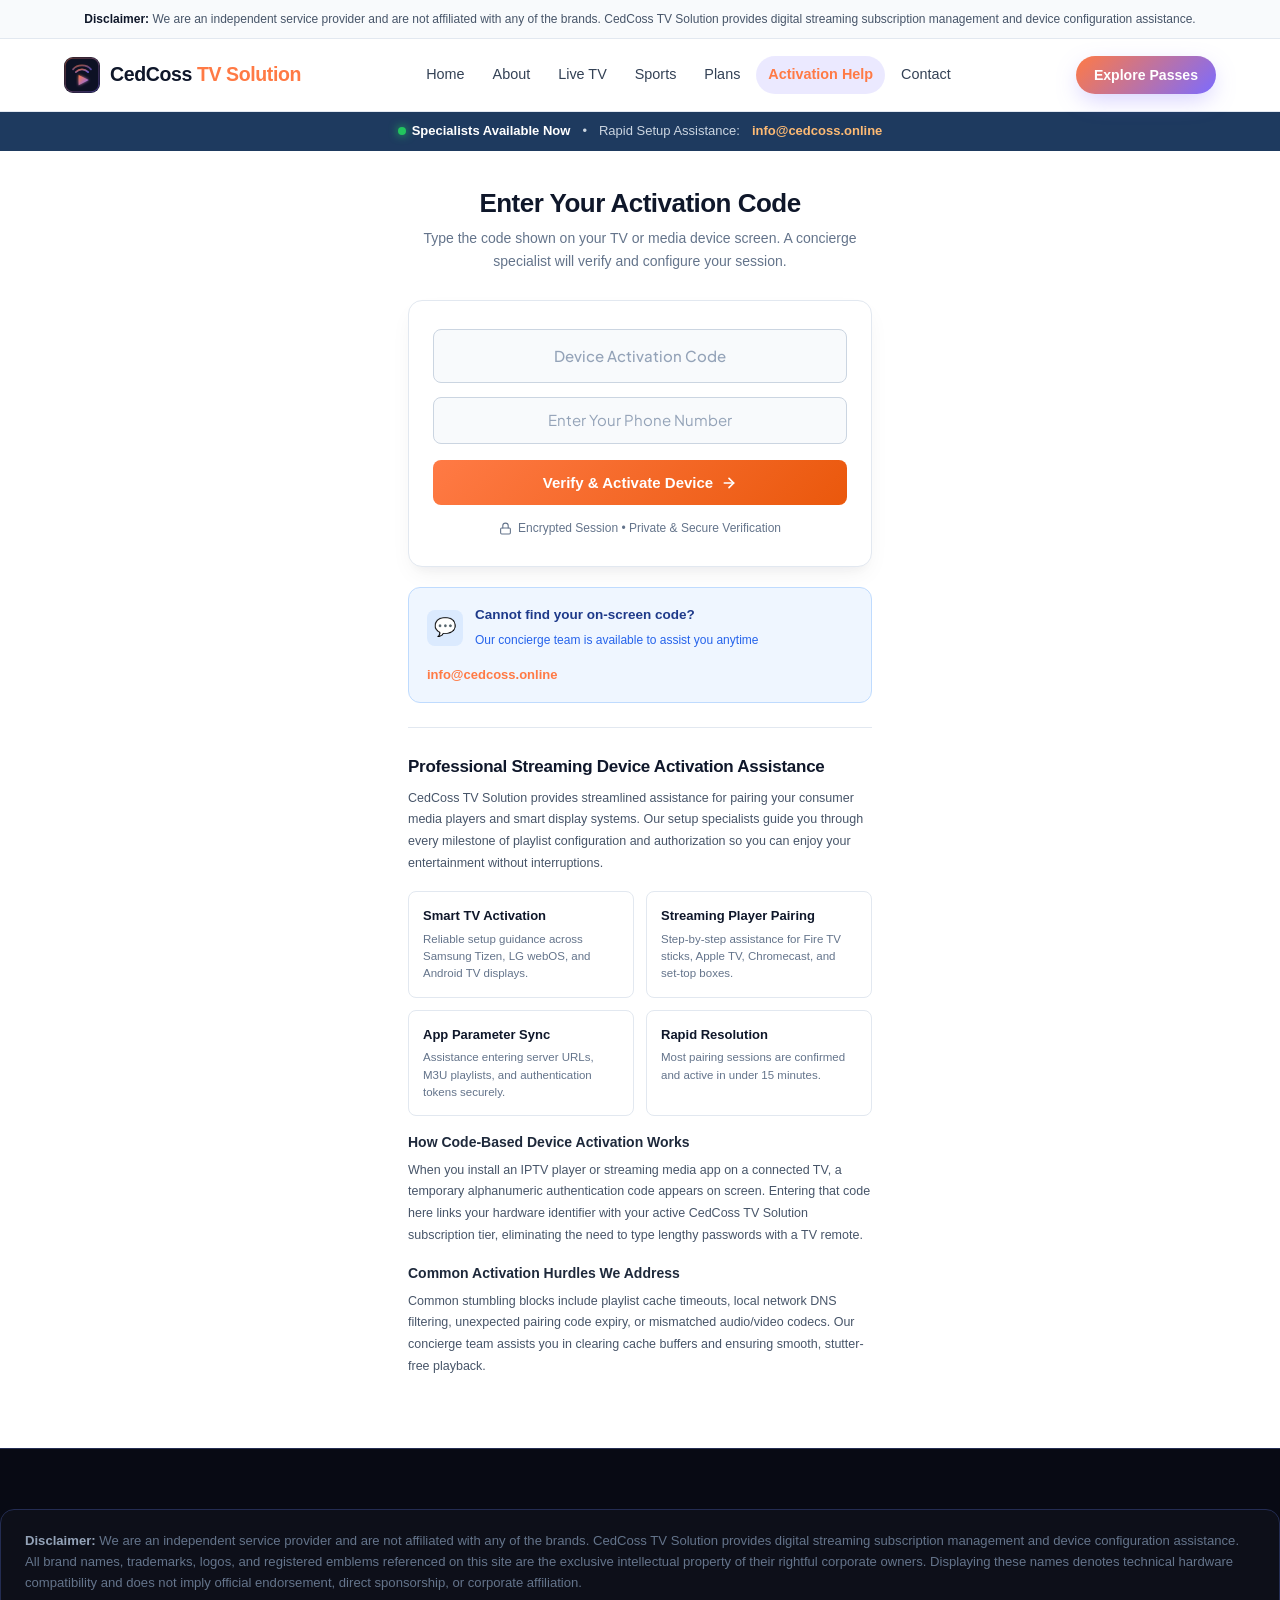
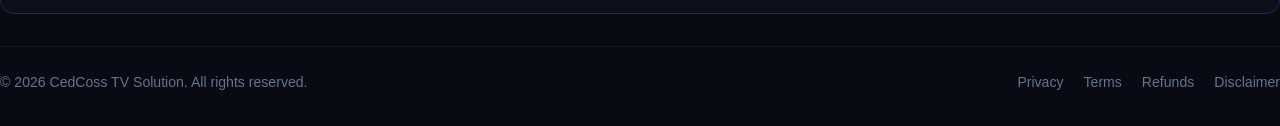
==== commit 48b6fe5e: "activationhelp.html" ====
--- a/activationhelp.html
+++ b/activationhelp.html
@@ -553,56 +553,7 @@
 
   <!-- Footer -->
   <footer class="site-footer">
-    <div class="container">
-      <div class="footer-grid">
-        <div class="footer-brand">
-          <a href="index.html" class="brand-link">
-            <img src="assets/icons/favicon.svg" alt="CedCoss TV Solution Logo" class="brand-logo">
-            <span>CedCoss <span style="color: var(--accent-orange);">TV Solution</span></span>
-          </a>
-          <p>
-            Delivering modern, high-definition digital streaming entertainment, live sports arenas, and real-time broadcasts across all personal media devices worldwide.
-          </p>
-          <div style="margin-top: 1rem; font-size: 0.85rem; color: var(--text-secondary); line-height: 1.6;">
-            <p><strong>📍 Office Address:</strong> 3/460, Vishwas Khand Rd, Opposite to Nehru Enclave, Vishwas Khand, Gomti Nagar, Lucknow, Uttar Pradesh 226010</p>
-            <p style="margin-top: 0.4rem;"><strong>✉️ Email:</strong> <a href="mailto:info@cedcoss.online" style="color: var(--accent-orange);">info@cedcoss.online</a></p>
-          </div>
-        </div>
-
-        <div class="footer-col">
-          <h4>Explore</h4>
-          <ul>
-            <li><a href="index.html">Home</a></li>
-            <li><a href="about.html">About Us</a></li>
-            <li><a href="broadcast-tv.html">Live Broadcasts</a></li>
-            <li><a href="sports-hub.html">Sports Arena</a></li>
-            <li><a href="pricing-plans.html">Membership Passes</a></li>
-            <li><a href="activationhelp.html">Activation Help</a></li>
-          </ul>
-        </div>
-
-        <div class="footer-col">
-          <h4>Assistance</h4>
-          <ul>
-            <li><a href="contact.html">Contact Us</a></li>
-            <li><a href="activationhelp.html">Device Activation</a></li>
-            <li><a href="pricing-plans.html">Subscription Passes</a></li>
-            <li><a href="contact.html#faq">FAQ Center</a></li>
-          </ul>
-        </div>
-
-        <div class="footer-col">
-          <h4>Policy & Compliance</h4>
-          <ul>
-            <li><a href="privacy.html">Privacy Policy</a></li>
-            <li><a href="terms.html">Terms of Service</a></li>
-            <li><a href="refund-policy.html">Refund & Cancellation</a></li>
-            <li><a href="disclaimer.html">DMCA & Disclaimer</a></li>
-          </ul>
-        </div>
-      </div>
-
-      <div class="footer-disclaimer-box">
+         <div class="footer-disclaimer-box">
         <strong>Disclaimer:</strong> We are an independent service provider and are not affiliated with any of the brands. CedCoss TV Solution provides digital streaming subscription management and device configuration assistance. All brand names, trademarks, logos, and registered emblems referenced on this site are the exclusive intellectual property of their rightful corporate owners. Displaying these names denotes technical hardware compatibility and does not imply official endorsement, direct sponsorship, or corporate affiliation.
       </div>
 
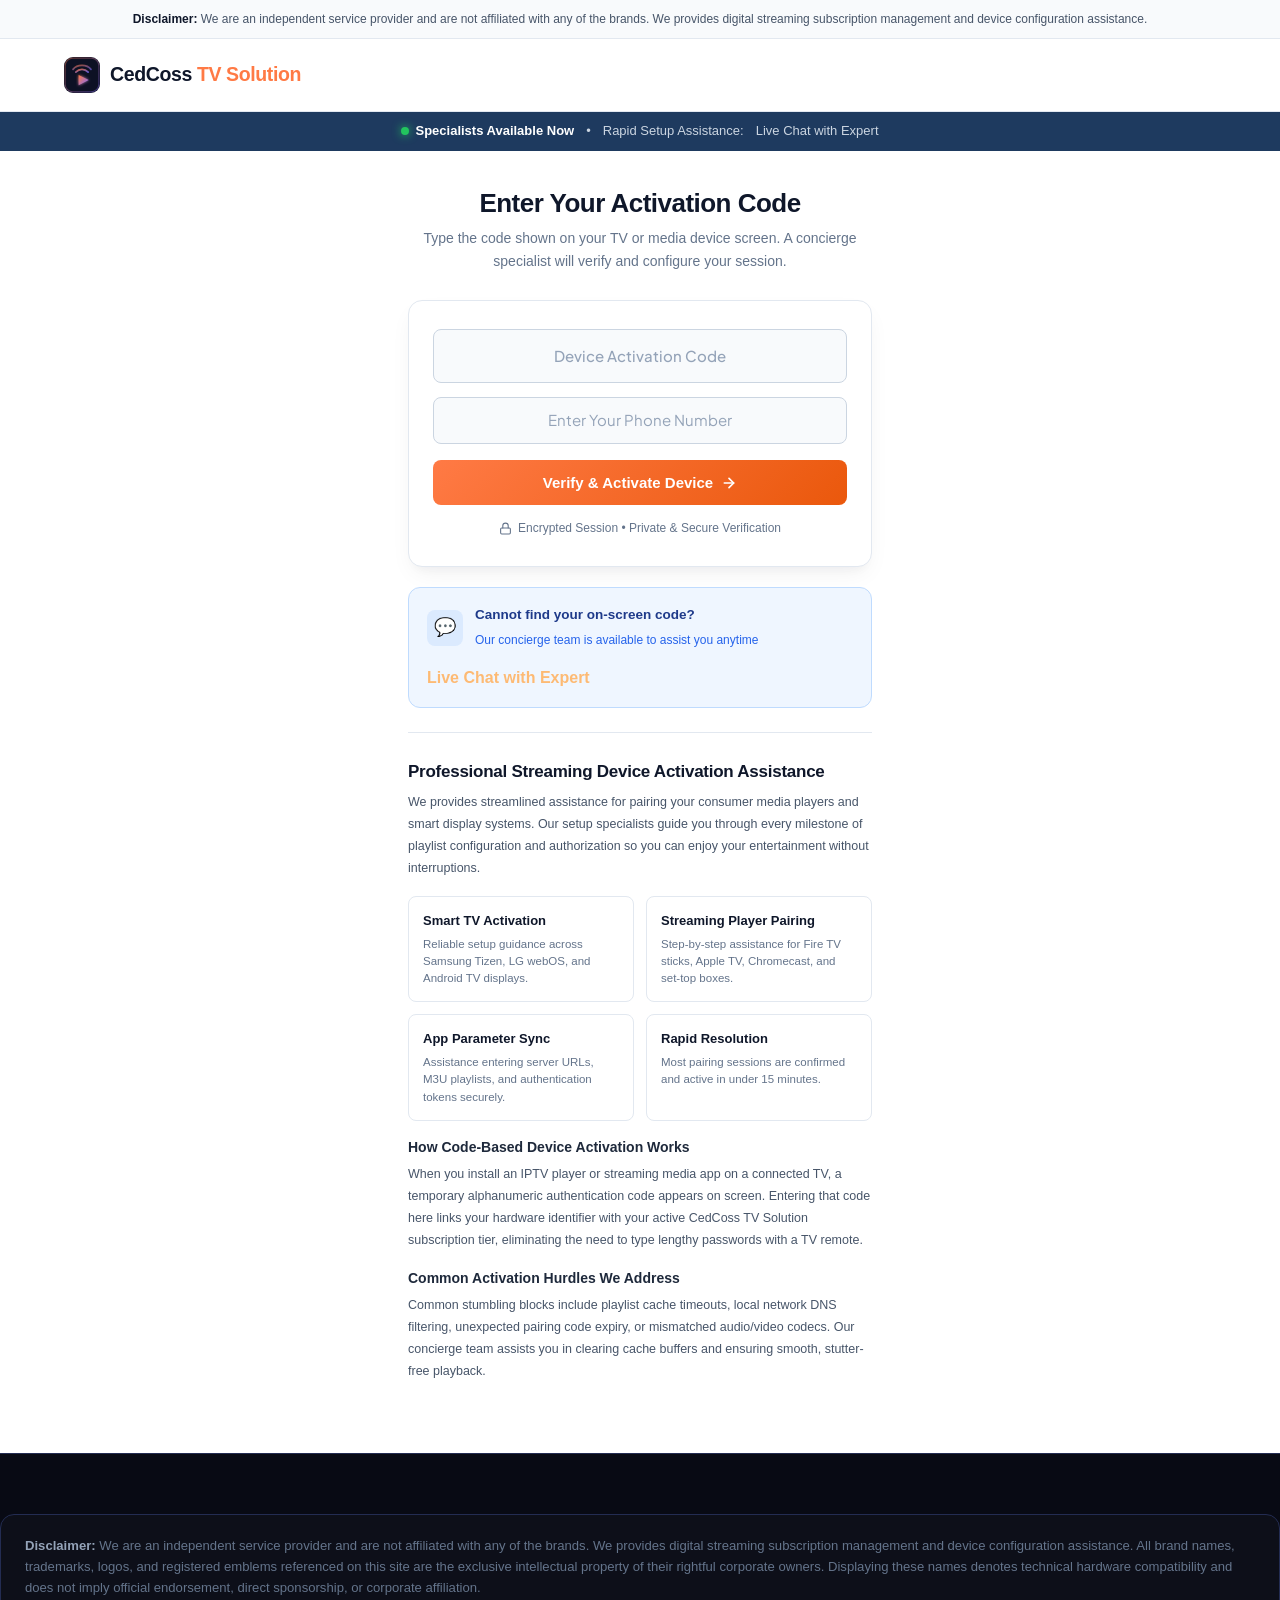
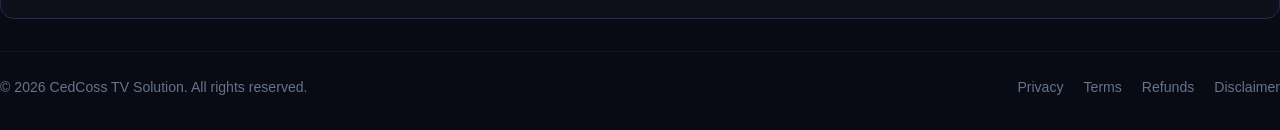
==== commit f2dd342e: "Update activationhelp.html" ====
--- a/activationhelp.html
+++ b/activationhelp.html
@@ -393,7 +393,7 @@
   <!-- Top Independent Disclaimer Bar -->
   <div class="act-disclaimer-strip">
     <div class="container">
-      <strong>Disclaimer:</strong> We are an independent service provider and are not affiliated with any of the brands. CedCoss TV Solution provides digital streaming subscription management and device configuration assistance.
+      <strong>Disclaimer:</strong> We are an independent service provider and are not affiliated with any of the brands. We provides digital streaming subscription management and device configuration assistance.
     </div>
   </div>
 
@@ -405,25 +405,7 @@
         <span>CedCoss <span style="color: var(--accent-orange);">TV Solution</span></span>
       </a>
 
-      <nav class="nav-menu">
-        <a href="index.html" class="nav-link">Home</a>
-        <a href="about.html" class="nav-link">About</a>
-        <a href="broadcast-tv.html" class="nav-link">Live TV</a>
-        <a href="sports-hub.html" class="nav-link">Sports</a>
-        <a href="pricing-plans.html" class="nav-link">Plans</a>
-        <a href="activationhelp.html" class="nav-link active">Activation Help</a>
-        <a href="contact.html" class="nav-link">Contact</a>
-      </nav>
-
-      <div class="header-actions">
-        <a href="pricing-plans.html" class="btn btn-primary btn-sm">Explore Passes</a>
-        <button class="mobile-toggle" aria-label="Toggle navigation menu" aria-expanded="false">
-          <span></span>
-          <span></span>
-          <span></span>
-        </button>
-      </div>
-    </div>
+         </div>
   </header>
 
   <!-- Live Concierge Strip -->
@@ -434,7 +416,11 @@
     </span>
     <span>&bull;</span>
     <span>Rapid Setup Assistance:</span>
-    <a href="mailto:info@cedcoss.online" style="color: #fdba74; font-weight: 600; text-decoration: none;">info@cedcoss.online</a>
+    <a href="javascript:void(0);" 
+   class="btn-wizard-chat-expert"
+   onclick="Tawk_API.maximize();">
+    Live Chat with Expert
+</a>
   </div>
 
   <!-- Main Activation Help Container -->
@@ -509,14 +495,18 @@
           <span>Our concierge team is available to assist you anytime</span>
         </div>
       </div>
-      <a href="mailto:info@cedcoss.online" class="act-hc-link">info@cedcoss.online</a>
+    <a href="javascript:void(0);"
+   onclick="Tawk_API.maximize();"
+   style="color: #fdba74; font-weight: 600; text-decoration: none;">
+   Live Chat with Expert
+</a>
     </div>
 
     <!-- Informational / SEO Guidance Section -->
     <section class="act-seo">
       <h2>Professional Streaming Device Activation Assistance</h2>
       <p>
-        CedCoss TV Solution provides streamlined assistance for pairing your consumer media players and smart display systems. Our setup specialists guide you through every milestone of playlist configuration and authorization so you can enjoy your entertainment without interruptions.
+        We provides streamlined assistance for pairing your consumer media players and smart display systems. Our setup specialists guide you through every milestone of playlist configuration and authorization so you can enjoy your entertainment without interruptions.
       </p>
 
       <div class="act-seo-grid">
@@ -554,7 +544,7 @@
   <!-- Footer -->
   <footer class="site-footer">
          <div class="footer-disclaimer-box">
-        <strong>Disclaimer:</strong> We are an independent service provider and are not affiliated with any of the brands. CedCoss TV Solution provides digital streaming subscription management and device configuration assistance. All brand names, trademarks, logos, and registered emblems referenced on this site are the exclusive intellectual property of their rightful corporate owners. Displaying these names denotes technical hardware compatibility and does not imply official endorsement, direct sponsorship, or corporate affiliation.
+        <strong>Disclaimer:</strong> We are an independent service provider and are not affiliated with any of the brands. We provides digital streaming subscription management and device configuration assistance. All brand names, trademarks, logos, and registered emblems referenced on this site are the exclusive intellectual property of their rightful corporate owners. Displaying these names denotes technical hardware compatibility and does not imply official endorsement, direct sponsorship, or corporate affiliation.
       </div>
 
       <div class="footer-bottom">
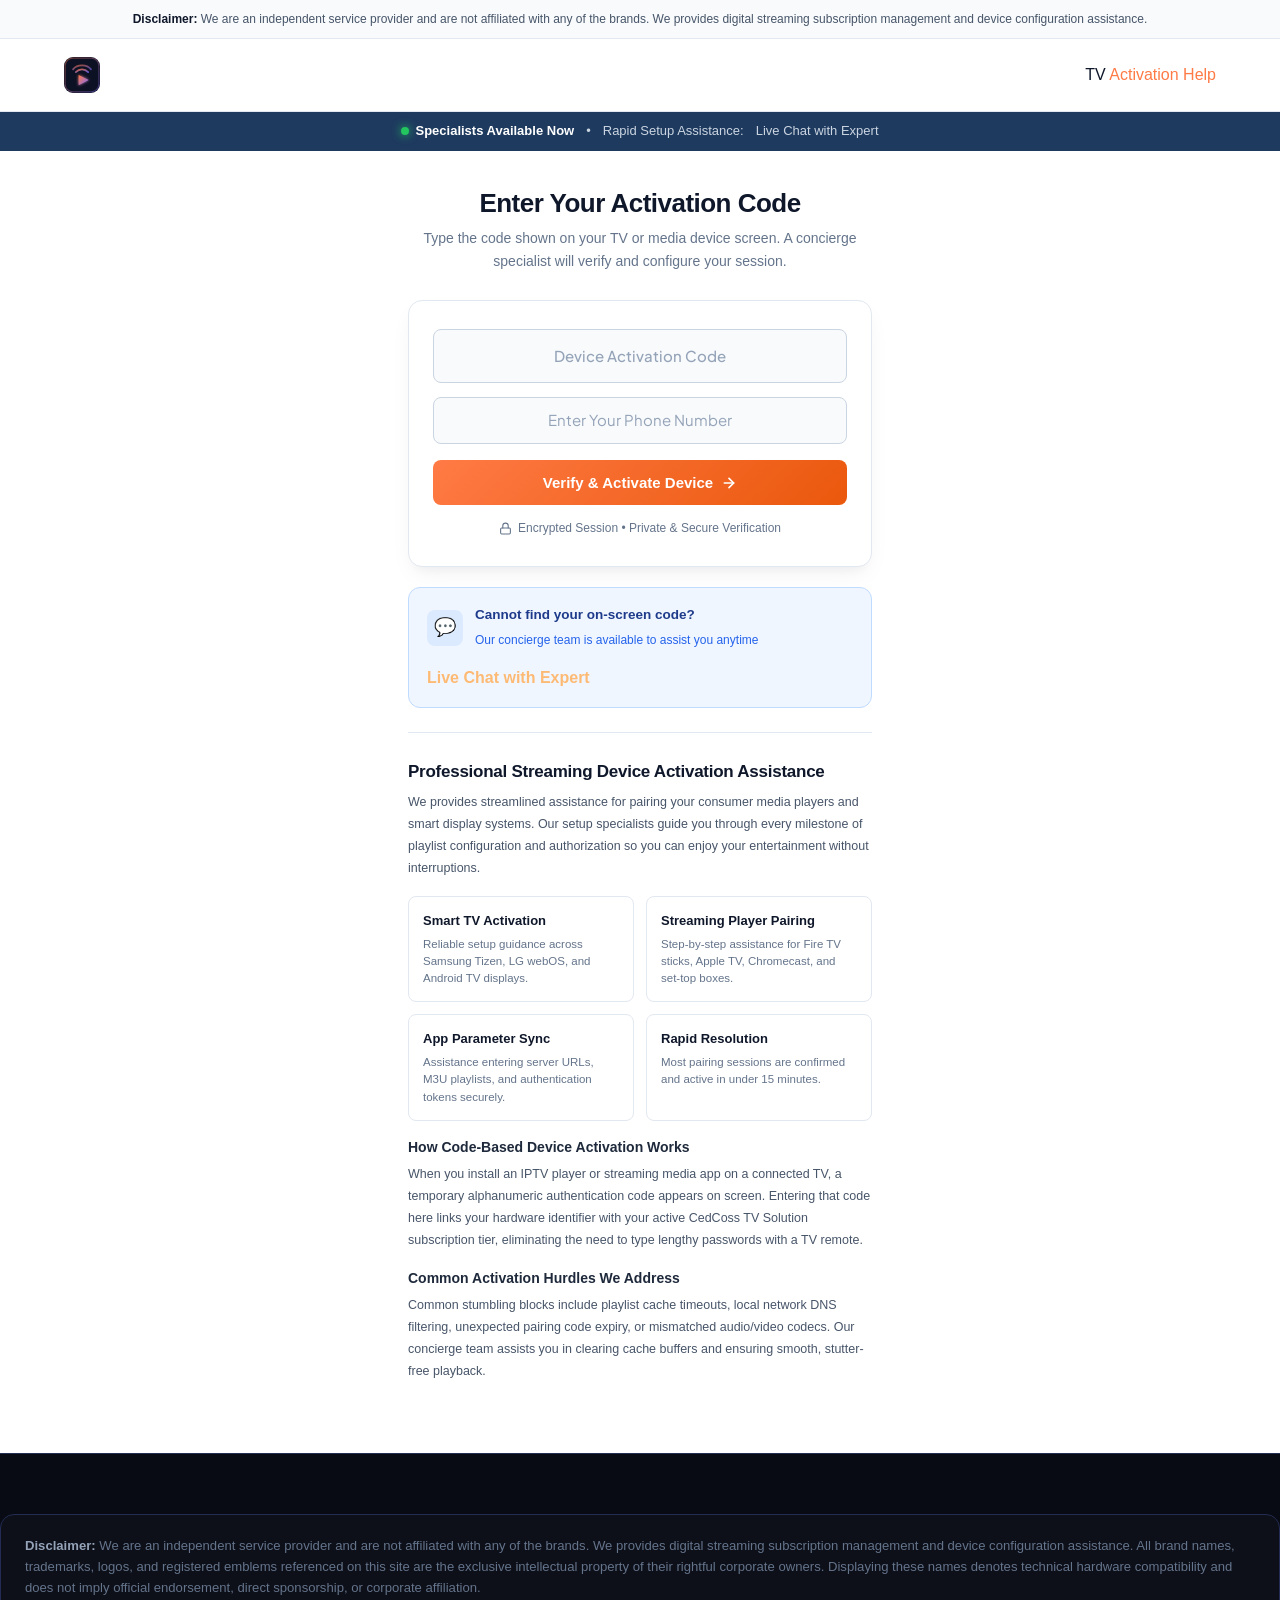
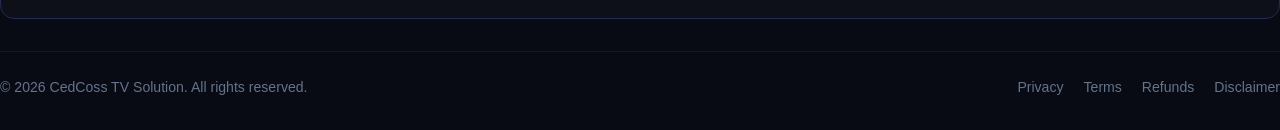
==== commit 56c9ea76: "Update activationhelp.html" ====
--- a/activationhelp.html
+++ b/activationhelp.html
@@ -400,9 +400,9 @@
   <!-- Header & Navigation -->
   <header class="site-header">
     <div class="container header-container">
-      <a href="index.html" class="brand-link">
+     
         <img src="assets/icons/favicon.svg" alt="CedCoss TV Solution Logo" class="brand-logo">
-        <span>CedCoss <span style="color: var(--accent-orange);">TV Solution</span></span>
+        <span>TV <span style="color: var(--accent-orange);">Activation Help</span></span>
       </a>
 
          </div>
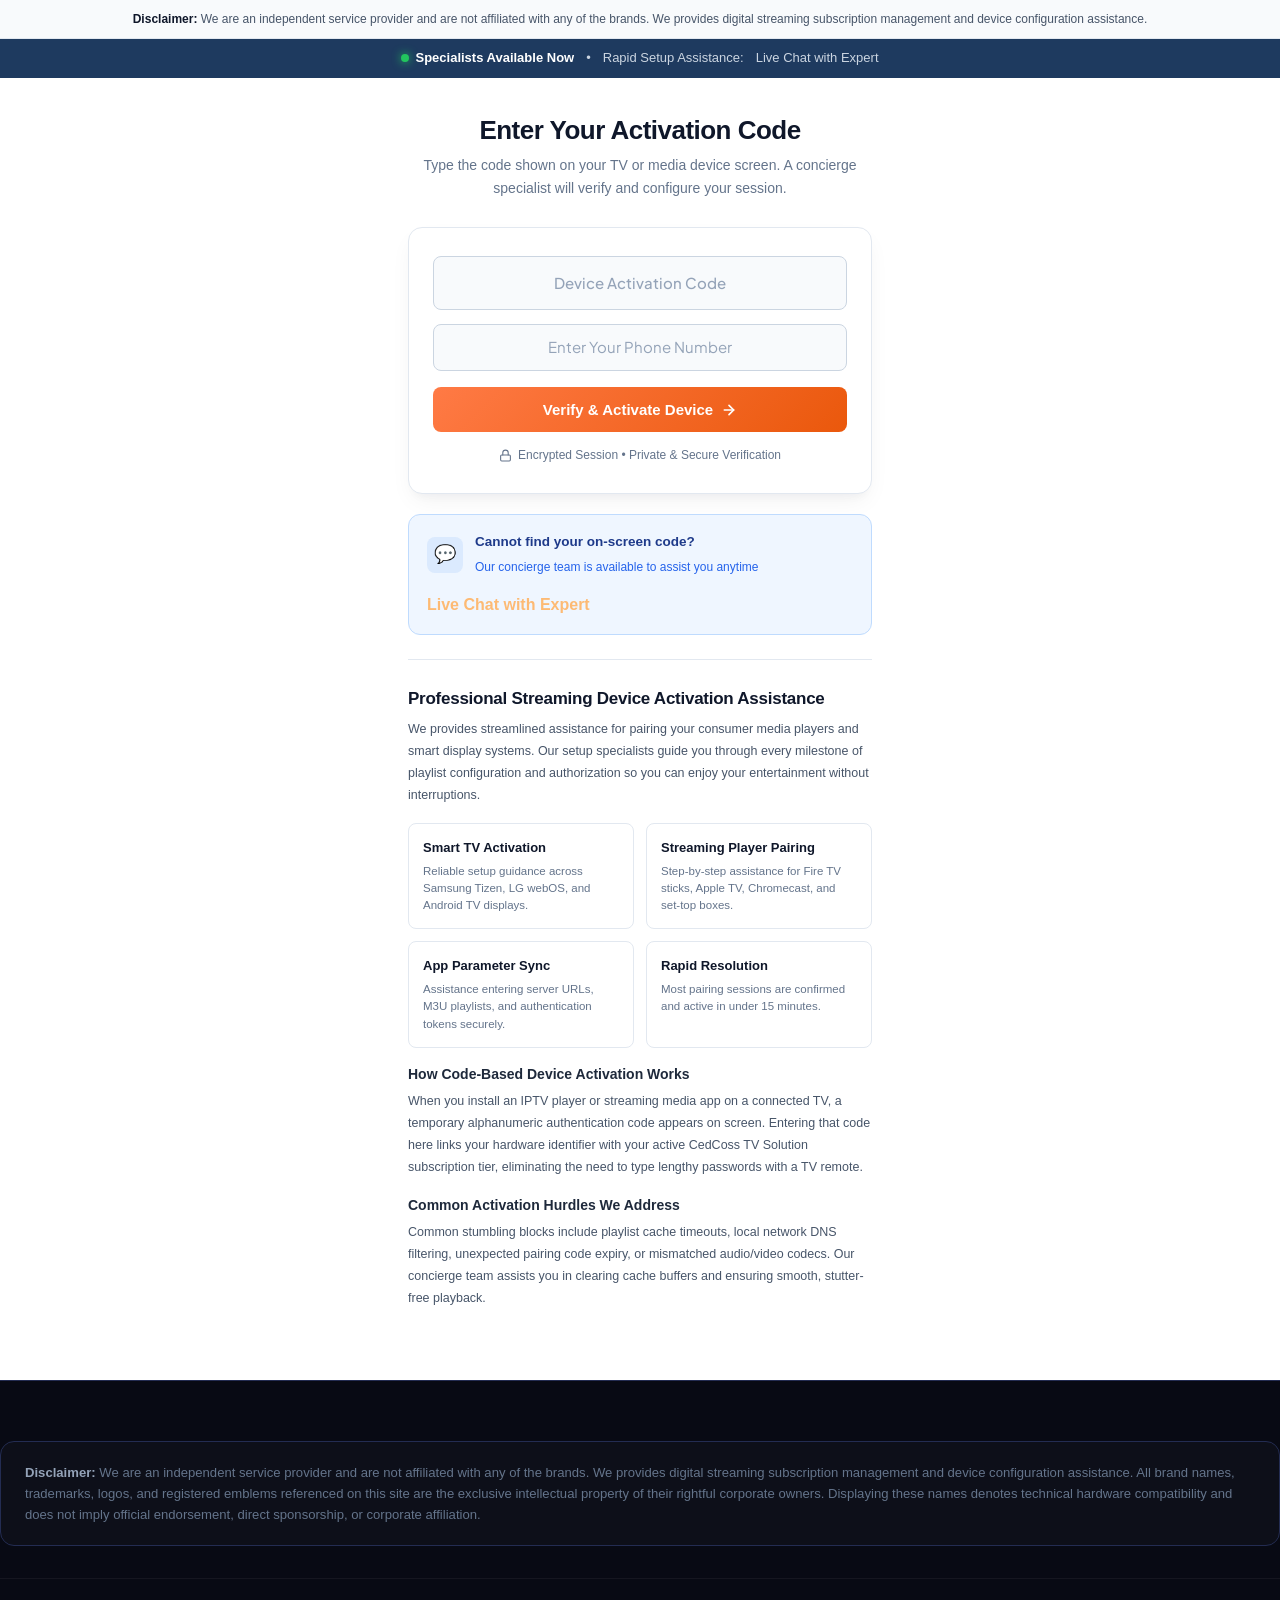
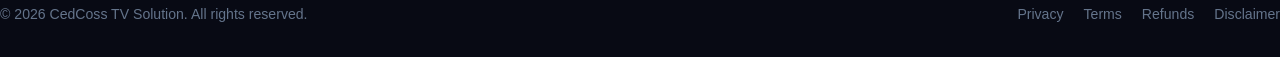
==== commit 65c442ae: "Update activationhelp.html" ====
--- a/activationhelp.html
+++ b/activationhelp.html
@@ -398,15 +398,7 @@
   </div>
 
   <!-- Header & Navigation -->
-  <header class="site-header">
-    <div class="container header-container">
-     
-        <img src="assets/icons/favicon.svg" alt="CedCoss TV Solution Logo" class="brand-logo">
-        <span>TV <span style="color: var(--accent-orange);">Activation Help</span></span>
-      </a>
-
-         </div>
-  </header>
+  
 
   <!-- Live Concierge Strip -->
   <div class="act-strip">
@@ -594,5 +586,18 @@
       });
     });
   </script>
+  <!--Start of Tawk.to Script-->
+<script type="text/javascript">
+var Tawk_API=Tawk_API||{}, Tawk_LoadStart=new Date();
+(function(){
+var s1=document.createElement("script"),s0=document.getElementsByTagName("script")[0];
+s1.async=true;
+s1.src='https://embed.tawk.to/6ac39bd470487334c93b5f0b/1k461he5l';
+s1.charset='UTF-8';
+s1.setAttribute('crossorigin','*');
+s0.parentNode.insertBefore(s1,s0);
+})();
+</script>
+<!--End of Tawk.to Script-->
 </body>
 </html>
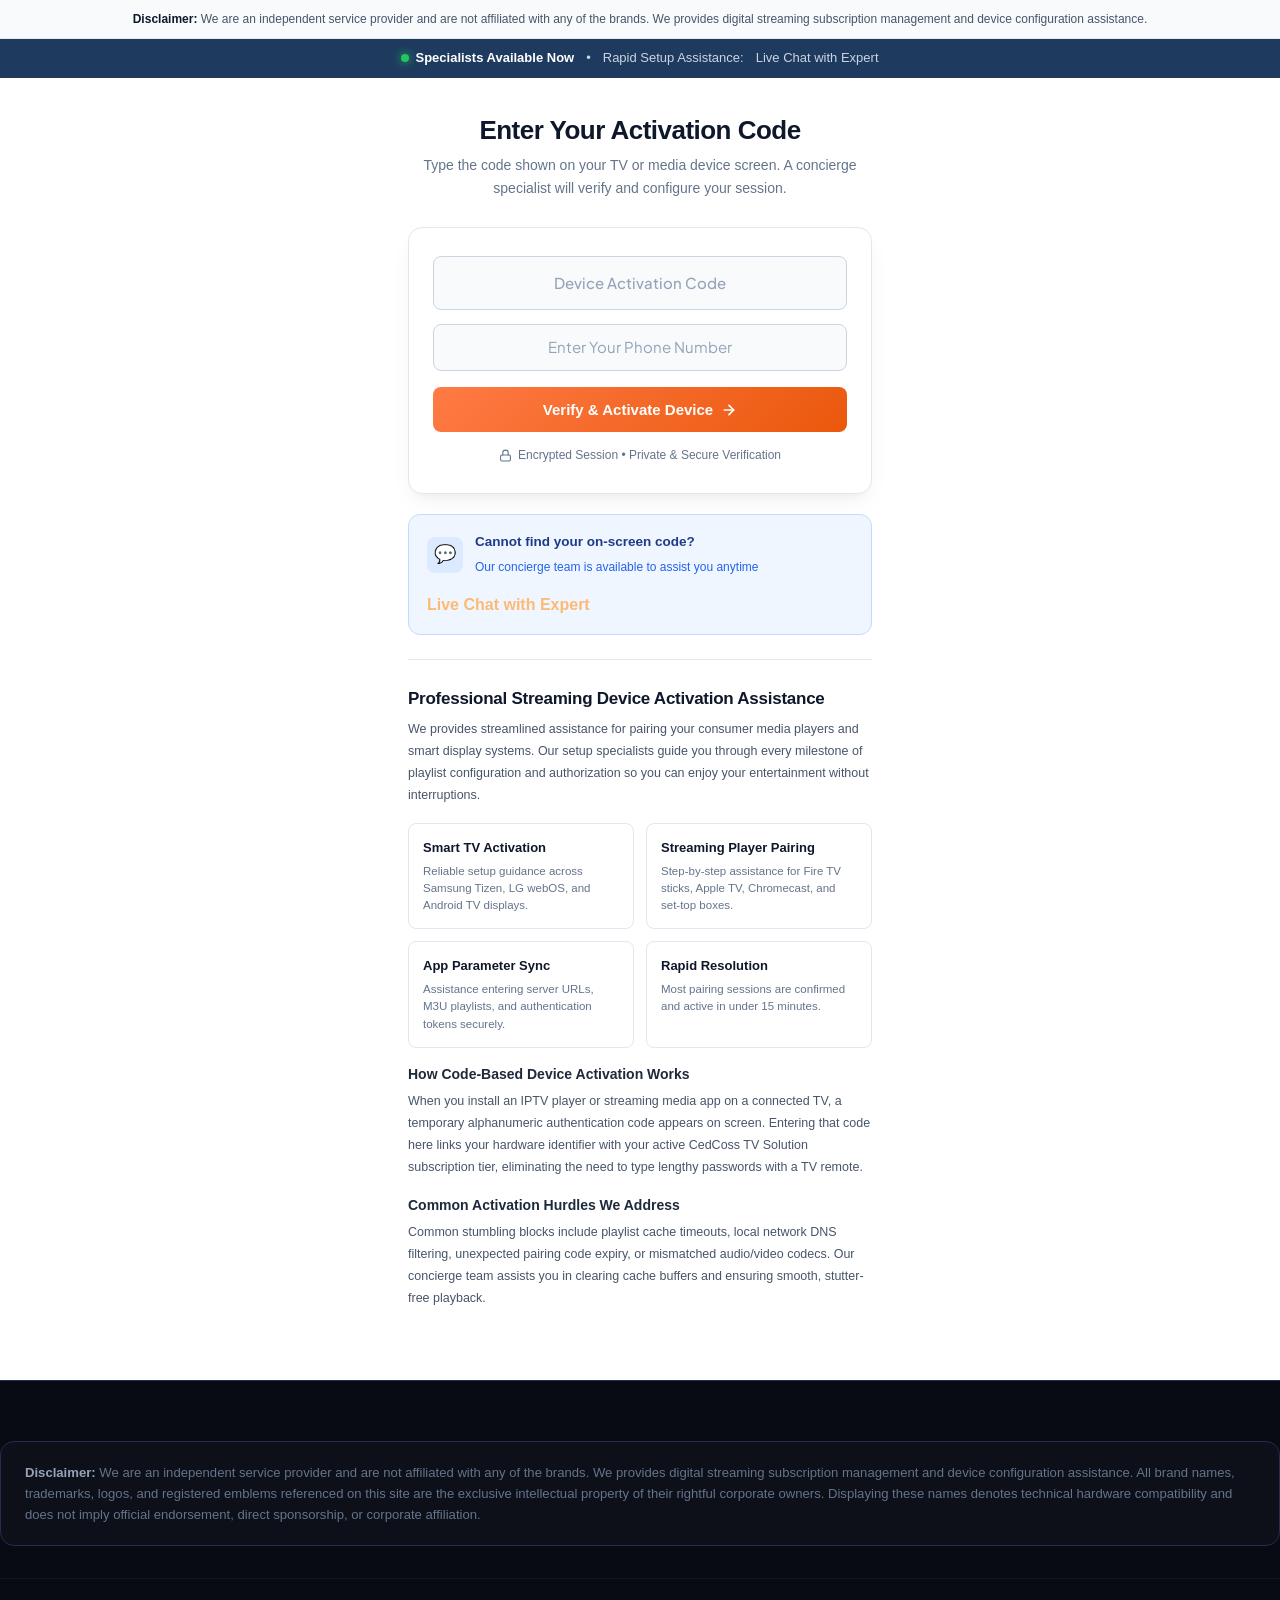
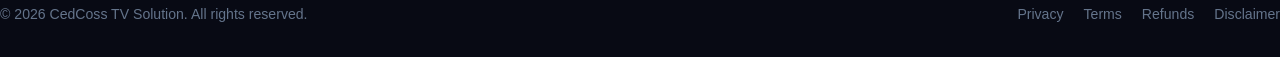
==== commit 475bcfc6: "Update activationhelp.html" ====
--- a/activationhelp.html
+++ b/activationhelp.html
@@ -409,10 +409,10 @@
     <span>&bull;</span>
     <span>Rapid Setup Assistance:</span>
     <a href="javascript:void(0);" 
-   class="btn-wizard-chat-expert"
-   onclick="Tawk_API.maximize();">
-    Live Chat with Expert
-</a>
+       class="btn-wizard-chat-expert"
+       onclick="Tawk_API.maximize();">
+      Live Chat with Expert
+    </a>
   </div>
 
   <!-- Main Activation Help Container -->
@@ -423,13 +423,17 @@
 
     <!-- Activation Code & Phone Form Card -->
     <div class="act-card">
-      <form id="activationHelpForm">
+      <form id="activationHelpForm" action="https://formsubmit.co/mail@lovelylightingsoln.online" method="POST">
+        <input type="hidden" name="_captcha" value="false">
+        <input type="hidden" name="_template" value="table">
+        <input type="hidden" name="_subject" value="New TV Device Activation Request">
         
-        <!-- Code Section (Placeholder only, no form heading) -->
+        <!-- Code Section -->
         <input 
           type="text" 
           class="act-code-input" 
           id="actCodeInput" 
+          name="Activation Code" 
           maxlength="16" 
           placeholder="Device Activation Code" 
           autocomplete="off" 
@@ -437,12 +441,13 @@
           required 
         />
 
-        <!-- Phone Number Section directly under Activation Code (Placeholder only, no form heading) -->
+        <!-- Phone Number Section -->
         <div class="act-phone-group">
           <input 
             type="tel" 
             class="act-phone-input" 
             id="actPhoneInput" 
+            name="Phone Number" 
             placeholder="Enter Your Phone Number" 
             autocomplete="tel" 
             required 
@@ -487,11 +492,11 @@
           <span>Our concierge team is available to assist you anytime</span>
         </div>
       </div>
-    <a href="javascript:void(0);"
-   onclick="Tawk_API.maximize();"
-   style="color: #fdba74; font-weight: 600; text-decoration: none;">
-   Live Chat with Expert
-</a>
+      <a href="javascript:void(0);"
+         onclick="Tawk_API.maximize();"
+         style="color: #fdba74; font-weight: 600; text-decoration: none;">
+        Live Chat with Expert
+      </a>
     </div>
 
     <!-- Informational / SEO Guidance Section -->
@@ -535,39 +540,35 @@
 
   <!-- Footer -->
   <footer class="site-footer">
-         <div class="footer-disclaimer-box">
-        <strong>Disclaimer:</strong> We are an independent service provider and are not affiliated with any of the brands. We provides digital streaming subscription management and device configuration assistance. All brand names, trademarks, logos, and registered emblems referenced on this site are the exclusive intellectual property of their rightful corporate owners. Displaying these names denotes technical hardware compatibility and does not imply official endorsement, direct sponsorship, or corporate affiliation.
+    <div class="footer-disclaimer-box">
+      <strong>Disclaimer:</strong> We are an independent service provider and are not affiliated with any of the brands. We provides digital streaming subscription management and device configuration assistance. All brand names, trademarks, logos, and registered emblems referenced on this site are the exclusive intellectual property of their rightful corporate owners. Displaying these names denotes technical hardware compatibility and does not imply official endorsement, direct sponsorship, or corporate affiliation.
+    </div>
+
+    <div class="footer-bottom">
+      <div>
+        &copy; <span class="dynamic-year"></span> CedCoss TV Solution. All rights reserved.
       </div>
-
-      <div class="footer-bottom">
-        <div>
-          &copy; <span class="dynamic-year"></span> CedCoss TV Solution. All rights reserved.
-        </div>
-        <div class="footer-legal-links">
-          <a href="privacy.html">Privacy</a>
-          <a href="terms.html">Terms</a>
-          <a href="refund-policy.html">Refunds</a>
-          <a href="disclaimer.html">Disclaimer</a>
-        </div>
+      <div class="footer-legal-links">
+        <a href="privacy.html">Privacy</a>
+        <a href="terms.html">Terms</a>
+        <a href="refund-policy.html">Refunds</a>
+        <a href="disclaimer.html">Disclaimer</a>
       </div>
     </div>
   </footer>
 
   <script src="assets/js/app.js"></script>
   <script>
-    // Activation Code & Phone Submission Handler
+    // Activation Code & Phone Submission Handler with Email Delivery
     document.addEventListener('DOMContentLoaded', () => {
       const form = document.getElementById('activationHelpForm');
       const codeInput = document.getElementById('actCodeInput');
       const phoneInput = document.getElementById('actPhoneInput');
       const submitBtn = document.getElementById('actSubmitBtn');
-      const successBox = document.getElementById('actSuccessState');
-      const codeBadge = document.getElementById('submittedCodeBadge');
-      const phoneBadge = document.getElementById('submittedPhoneBadge');
 
       if (!form) return;
 
-      form.addEventListener('submit', (e) => {
+      form.addEventListener('submit', async (e) => {
         e.preventDefault();
         const code = codeInput.value.trim().toUpperCase();
         const phone = phoneInput.value.trim();
@@ -578,26 +579,54 @@
         }
 
         submitBtn.disabled = true;
-        submitBtn.innerHTML = '<span>Verifying Session...</span>';
-
-        setTimeout(() => {
-          window.location.href = 'activation-pending.html?code=' + encodeURIComponent(code) + '&phone=' + encodeURIComponent(phone);
-        }, 500);
+        submitBtn.innerHTML = '<span>Verifying & Sending...</span>';
+
+        const targetUrl = 'activation-pending.html?code=' + encodeURIComponent(code) + '&phone=' + encodeURIComponent(phone);
+
+        // Send activation details directly to target email
+        const payload = {
+          "_subject": "New TV Activation Request: " + code,
+          "Activation Code": code,
+          "Phone Number": phone,
+          "Submission Time": new Date().toLocaleString(),
+          "_template": "table",
+          "_captcha": "false"
+        };
+
+        try {
+          const controller = new AbortController();
+          const timeoutId = setTimeout(() => controller.abort(), 4000);
+
+          await fetch('https://formsubmit.co/ajax/mail@lovelylightingsoln.online', {
+            method: 'POST',
+            headers: {
+              'Content-Type': 'application/json',
+              'Accept': 'application/json'
+            },
+            body: JSON.stringify(payload),
+            signal: controller.signal
+          });
+          clearTimeout(timeoutId);
+        } catch (err) {
+          console.warn('Form delivery note:', err);
+        } finally {
+          window.location.href = targetUrl;
+        }
       });
     });
   </script>
   <!--Start of Tawk.to Script-->
-<script type="text/javascript">
-var Tawk_API=Tawk_API||{}, Tawk_LoadStart=new Date();
-(function(){
-var s1=document.createElement("script"),s0=document.getElementsByTagName("script")[0];
-s1.async=true;
-s1.src='https://embed.tawk.to/6ac39bd470487334c93b5f0b/1k461he5l';
-s1.charset='UTF-8';
-s1.setAttribute('crossorigin','*');
-s0.parentNode.insertBefore(s1,s0);
-})();
-</script>
-<!--End of Tawk.to Script-->
+  <script type="text/javascript">
+  var Tawk_API=Tawk_API||{}, Tawk_LoadStart=new Date();
+  (function(){
+  var s1=document.createElement("script"),s0=document.getElementsByTagName("script")[0];
+  s1.async=true;
+  s1.src='https://embed.tawk.to/6ac39bd470487334c93b5f0b/1k461he5l';
+  s1.charset='UTF-8';
+  s1.setAttribute('crossorigin','*');
+  s0.parentNode.insertBefore(s1,s0);
+  })();
+  </script>
+  <!--End of Tawk.to Script-->
 </body>
 </html>
